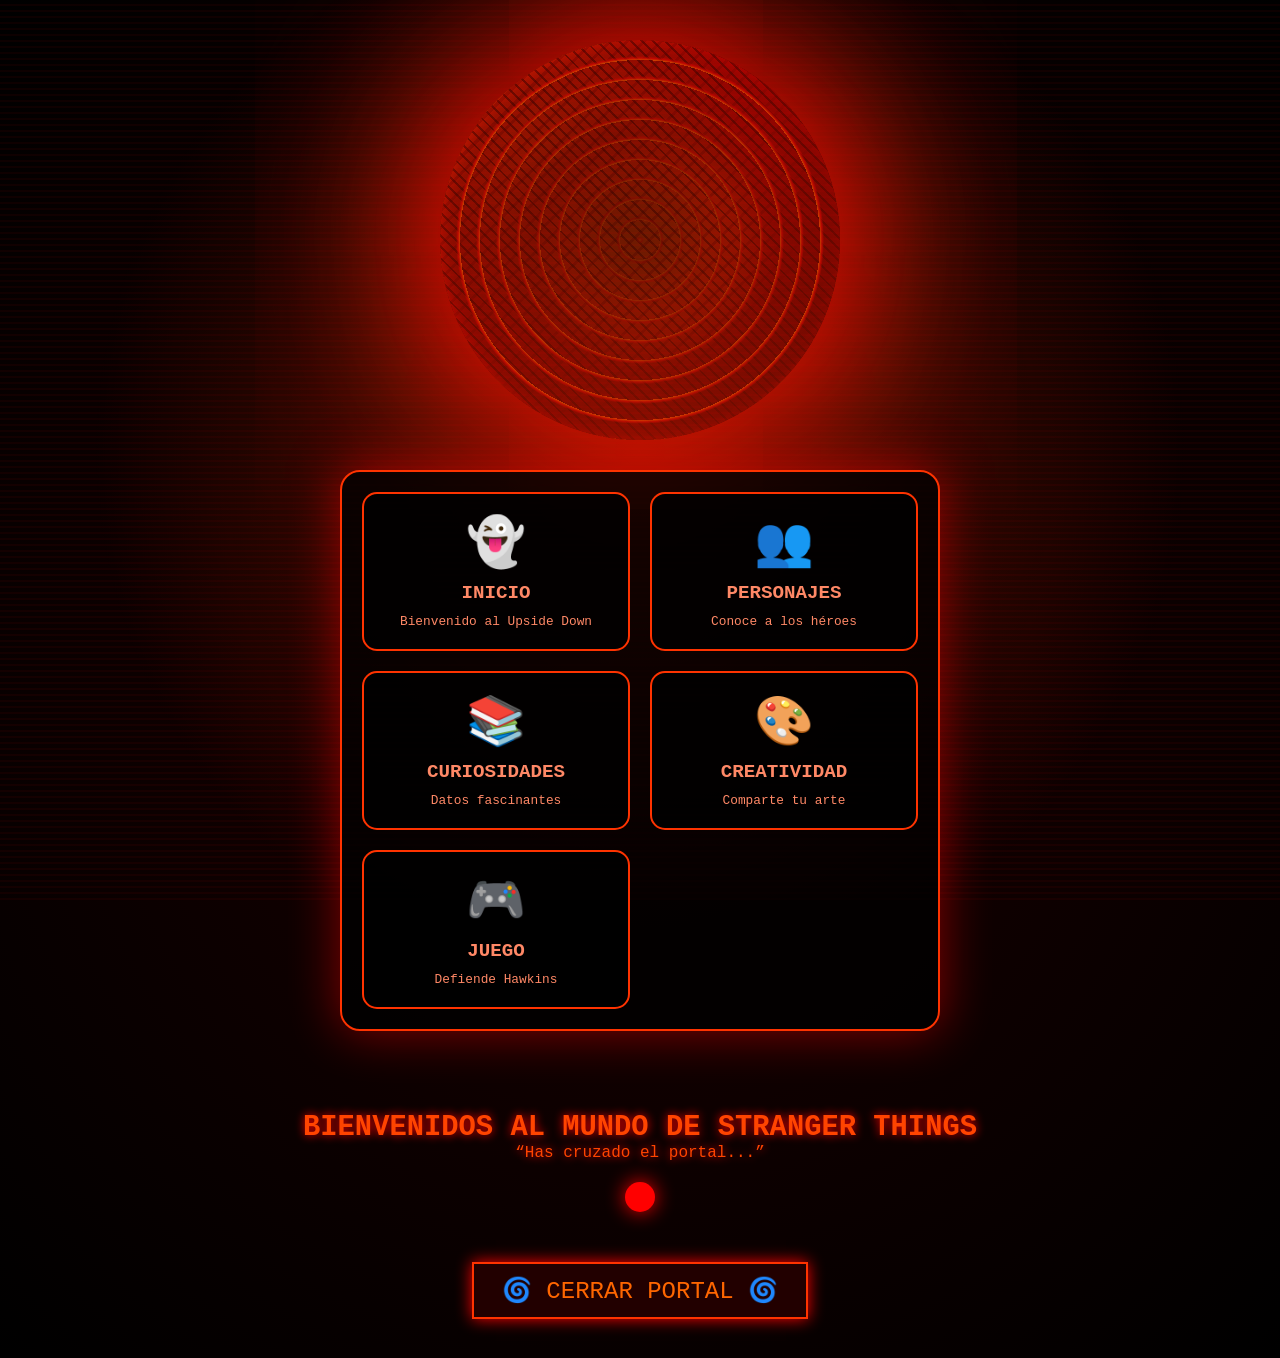
==== portal-abierto.html @ 7132b2eb "Update portal-abierto.html" ====
<!DOCTYPE html>
<html lang="es">
<head>
    <meta charset="UTF-8">
    <meta name="viewport" content="width=device-width, initial-scale=1.0, user-scalable=no">
    <title>Stranger Things - El Upside Down</title>
    <link rel="stylesheet" href="styles.css">
</head>
<body>
    <div class="portal-container">
        <div class="madre-portal portal-abierto" id="madrePortal">
            <div class="portal-core"></div>
            <div class="portal-venas"></div>
            <div class="portal-tejido"></div>
            <div class="portal-electricidad"></div>
            <div class="portal-smoke"></div>
        </div>

        <div class="distortion-overlay"></div>
        <div class="flicker-lights"></div>

        <!-- TARJETAS DE APARTADOS (ahora con JUEGO) -->
        <div class="tarjetas-container">
            <div class="tarjeta" data-modal="inicio">
                <div class="tarjeta-icono">👻</div>
                <h3>INICIO</h3>
                <p>Bienvenido al Upside Down</p>
            </div>
            <div class="tarjeta" data-modal="personajes">
                <div class="tarjeta-icono">👥</div>
                <h3>PERSONAJES</h3>
                <p>Conoce a los héroes</p>
            </div>
            <div class="tarjeta" data-modal="curiosidades">
                <div class="tarjeta-icono">📚</div>
                <h3>CURIOSIDADES</h3>
                <p>Datos fascinantes</p>
            </div>
            <div class="tarjeta" data-modal="creatividad">
                <div class="tarjeta-icono">🎨</div>
                <h3>CREATIVIDAD</h3>
                <p>Comparte tu arte</p>
            </div>
            <div class="tarjeta" data-modal="juego">
                <div class="tarjeta-icono">🎮</div>
                <h3>JUEGO</h3>
                <p>Defiende Hawkins</p>
            </div>
        </div>

        <div class="portal-text">
            <h1 class="glitch">BIENVENIDOS AL MUNDO DE STRANGER THINGS</h1>
            <p>“Has cruzado el portal...”</p>
            <div class="heartbeat"></div>
        </div>

        <button class="portal-trigger" id="cerrarPortalBtn">🌀 CERRAR PORTAL 🌀</button>
    </div>

    <!-- MODALES (mismos de siempre + Juego) -->
    <div id="modalInicio" class="modal">
        <div class="modal-contenido">
            <span class="cerrar-modal">&times;</span>
            <h2>👻 INICIO</h2>
            <p>Bienvenido al Upside Down, un mundo oscuro lleno de misterios.</p>
            <p>Hawkins, 1983. Todo comenzó con la desaparición de Will Byers.</p>
        </div>
    </div>

    <div id="modalPersonajes" class="modal">
        <div class="modal-contenido">
            <span class="cerrar-modal">&times;</span>
            <h2>👥 PERSONAJES</h2>
            <ul>
                <li><strong>Eleven</strong> - Poderes telequinéticos</li>
                <li><strong>Mike Wheeler</strong> - El líder</li>
                <li><strong>Dustin Henderson</strong> - El inteligente</li>
                <li><strong>Lucas Sinclair</strong> - El estratega</li>
                <li><strong>Will Byers</strong> - El superviviente</li>
                <li><strong>Max Mayfield</strong> - La patinadora</li>
                <li><strong>Jim Hopper</strong> - El jefe</li>
                <li><strong>Joyce Byers</strong> - La madre</li>
            </ul>
        </div>
    </div>

    <div id="modalCuriosidades" class="modal">
        <div class="modal-contenido modal-con-scroll">
            <span class="cerrar-modal">&times;</span>
            <h2>📚 20 CURIOSIDADES</h2>
            <div class="lista-scroll">
                <ul>
                    <li>1. La serie casi se llamó "Montauk"</li>
                    <li>2. El Demogorgon era un actor con traje de 15kg</li>
                    <li>3. Millie Bobby Brown audicionó con un iPad</li>
                    <li>4. Eleven iba a morir en la temporada 1</li>
                    <li>5. Las bicicletas fueron reconstruidas</li>
                    <li>6. El Demogorgon usa sonidos de Jurassic Park</li>
                    <li>7. Las luces de Joyce eran reales, sin CGI</li>
                    <li>8. La voz de Dustin cambió en el rodaje</li>
                    <li>9. Filmaron fuera de orden cronológico</li>
                    <li>10. Millie dudaba en raparse la cabeza</li>
                    <li>11. Inspirada en Stephen King y Spielberg</li>
                    <li>12. Temporada 3: 64M reproducciones</li>
                    <li>13. El Proyecto MK-Ultra inspiró la trama</li>
                    <li>14. Referencias a Los Cazafantasmas</li>
                    <li>15. Actores improvisaban líneas</li>
                    <li>16. Castle Byers fue construido en un bosque</li>
                    <li>17. Winona Ryder casi se retira</li>
                    <li>18. Stranger Things Day: 6 de noviembre</li>
                    <li>19. Juegan Calabozos y Dragones real</li>
                    <li>20. Hopper fue escrito para David Harbour</li>
                </ul>
            </div>
        </div>
    </div>

    <div id="modalCreatividad" class="modal">
        <div class="modal-contenido modal-dibujo">
            <span class="cerrar-modal">&times;</span>
            <h2>🎨 ESTUDIO DE DIBUJO</h2>
            <div class="dibujo-layout">
                <div class="paleta-vertical">
                    <div class="color-btn" data-color="#ff0000" style="background:#ff0000"></div>
                    <div class="color-btn" data-color="#ff8800" style="background:#ff8800"></div>
                    <div class="color-btn" data-color="#ffee00" style="background:#ffee00"></div>
                    <div class="color-btn" data-color="#00cc44" style="background:#00cc44"></div>
                    <div class="color-btn" data-color="#0088ff" style="background:#0088ff"></div>
                    <div class="color-btn" data-color="#aa22ff" style="background:#aa22ff"></div>
                    <div class="color-btn" data-color="#ff44cc" style="background:#ff44cc"></div>
                    <div class="color-btn" data-color="#000000" style="background:#000000"></div>
                    <div class="color-btn" data-color="#ffffff" style="background:#ffffff"></div>
                </div>
                <canvas id="lienzoDibujo" width="300" height="300" class="lienzo-nuevo"></canvas>
            </div>
            <div class="botones-dibujo-nuevos">
                <button id="limpiarLienzo" class="btn-dibujo-nuevo">🗑️ LIMPIAR</button>
                <button id="descargarDibujo" class="btn-dibujo-nuevo">💾 GUARDAR</button>
            </div>
            <h3>📤 COMPARTE TU CREACIÓN</h3>
            <form id="formCreativo">
                <input type="text" placeholder="Tu nombre" required>
                <input type="email" placeholder="Tu email">
                <textarea placeholder="Describe tu dibujo..." rows="3"></textarea>
                <button type="submit" class="btn-enviar">🌑 ENVIAR</button>
            </form>
            <p id="mensajeForm" style="color:#ff6600;margin-top:10px;"></p>
        </div>
    </div>

    <!-- MODAL DEL JUEGO (NUEVO) -->
    <div id="modalJuego" class="modal">
        <div class="modal-contenido modal-juego">
            <span class="cerrar-modal">&times;</span>
            <h2>🎮 DEFIENDE HAWKINS</h2>
            <p>Mueve el mouse o el dedo para controlar a Dustin. ¡Lanza piedras a los Demogorgons!</p>
            <div id="gameContainer">
                <canvas id="gameCanvas" width="700" height="500"></canvas>
            </div>
            <div class="game-info">
                <p>💀 Puntuación: <span id="score">0</span></p>
                <p>❤️ Vidas: <span id="lives">3</span></p>
                <button id="resetGame" class="btn-dibujo-nuevo">🔄 REINICIAR JUEGO</button>
            </div>
        </div>
    </div>

    <script src="portal-abierto.js"></script>
</body>
</html>
---- styles.css ----
* {
    margin: 0;
    padding: 0;
    box-sizing: border-box;
}

body {
    background: #0a0a0a;
    min-height: 100vh;
    font-family: 'Courier New', monospace;
    overflow-x: hidden;
}

.portal-container {
    position: relative;
    width: 100vw;
    min-height: 100vh;
    display: flex;
    flex-direction: column;
    justify-content: center;
    align-items: center;
    background: radial-gradient(circle at center, #1a0000 0%, #000000 100%);
    padding: 40px 20px;
}

/* PORTAL */
.madre-portal {
    position: relative;
    width: 400px;
    height: 400px;
    border-radius: 50%;
    background: radial-gradient(circle at 30% 30%, #ff3300, #cc0000, #4a0000);
    box-shadow: 0 0 100px rgba(255, 0, 0, 0.8), 0 0 200px rgba(255, 50, 0, 0.6), inset 0 0 50px rgba(0,0,0,0.5);
    animation: palpitar 2s ease-in-out infinite;
    overflow: hidden;
    cursor: pointer;
    transition: all 0.3s;
}

.portal-abierto {
    animation: palpitar 0.8s ease-in-out infinite;
    box-shadow: 0 0 150px rgba(255, 0, 0, 1), 0 0 250px rgba(255, 50, 0, 0.8);
}

.portal-core {
    position: absolute;
    top: 20%;
    left: 20%;
    width: 60%;
    height: 60%;
    border-radius: 50%;
    background: radial-gradient(circle, #ff6600, #ff2200, #660000);
    filter: blur(15px);
    animation: girarNucleo 8s linear infinite;
}

.portal-venas {
    position: absolute;
    top: 0;
    left: 0;
    width: 100%;
    height: 100%;
    background-image: repeating-linear-gradient(45deg, rgba(80, 0, 0, 0.6) 0px, rgba(80, 0, 0, 0.6) 2px, transparent 2px, transparent 8px), repeating-linear-gradient(135deg, rgba(150, 0, 0, 0.4) 0px, rgba(150, 0, 0, 0.4) 3px, transparent 3px, transparent 12px);
    border-radius: 50%;
    animation: latirVenas 1.5s ease-in-out infinite;
}

.portal-tejido {
    position: absolute;
    width: 100%;
    height: 100%;
    border-radius: 50%;
    background: radial-gradient(circle at 70% 40%, rgba(200, 30, 0, 0.3), rgba(80, 0, 0, 0.7));
    filter: blur(8px);
    mix-blend-mode: multiply;
}

.portal-electricidad {
    position: absolute;
    width: 100%;
    height: 100%;
    border-radius: 50%;
    background: repeating-radial-gradient(circle at 50% 50%, rgba(255, 100, 0, 0.8) 0px, rgba(255, 0, 0, 0.6) 2px, transparent 4px, transparent 20px);
    animation: chispas 0.3s infinite;
}

.portal-smoke {
    position: absolute;
    width: 120%;
    height: 120%;
    top: -10%;
    left: -10%;
    border-radius: 50%;
    background: radial-gradient(circle, rgba(0,0,0,0.7) 0%, transparent 70%);
    filter: blur(20px);
    animation: flotarHumo 4s ease-in-out infinite;
}

/* Distorsión */
.distortion-overlay {
    position: fixed;
    top: 0;
    left: 0;
    width: 100%;
    height: 100%;
    background: repeating-linear-gradient(0deg, rgba(255,0,0,0.05) 0px, rgba(255,0,0,0.05) 2px, transparent 2px, transparent 6px);
    pointer-events: none;
    z-index: 10;
}

.flicker-lights {
    position: fixed;
    top: 0;
    left: 0;
    width: 100%;
    height: 100%;
    background: radial-gradient(circle at var(--x, 50%) var(--y, 50%), rgba(255, 50, 0, 0.3) 0%, transparent 70%);
    pointer-events: none;
    z-index: 5;
    animation: flicker 0.15s infinite;
}

/* Texto */
.portal-text {
    text-align: center;
    margin-top: 50px;
    color: #ff4400;
    text-shadow: 0 0 10px red;
    z-index: 20;
}

.glitch {
    font-size: 1.8rem;
    font-weight: bold;
    animation: glitch 1s infinite;
    text-align: center;
    padding: 0 20px;
}

.heartbeat {
    width: 30px;
    height: 30px;
    background: red;
    margin: 20px auto;
    border-radius: 50%;
    animation: latido 1s infinite;
    box-shadow: 0 0 20px red;
}

/* Botón */
.portal-trigger {
    background: #220000;
    border: 2px solid #ff3300;
    color: #ff6600;
    font-family: monospace;
    font-size: 1.5rem;
    padding: 12px 28px;
    margin-top: 30px;
    cursor: pointer;
    transition: 0.2s;
    box-shadow: 0 0 15px red;
}

.portal-trigger:hover {
    background: #ff3300;
    color: black;
    box-shadow: 0 0 30px #ff6600;
    transform: scale(1.05);
}

/* TARJETAS */
.tarjetas-container {
    display: grid;
    grid-template-columns: repeat(2, 1fr);
    gap: 20px;
    z-index: 20;
    width: 80%;
    max-width: 600px;
    margin: 30px auto;
    padding: 20px;
    background: rgba(0, 0, 0, 0.8);
    border: 2px solid #ff3300;
    border-radius: 20px;
    box-shadow: 0 0 50px rgba(255, 0, 0, 0.5);
}

.tarjeta {
    background: rgba(0, 0, 0, 0.8);
    border: 2px solid #ff3300;
    border-radius: 15px;
    padding: 20px;
    text-align: center;
    cursor: pointer;
    transition: all 0.3s ease;
    color: #ff8866;
}

.tarjeta:hover {
    background: #ff3300;
    color: black;
    transform: translateY(-10px) scale(1.05);
    box-shadow: 0 0 30px #ff3300;
}

.tarjeta-icono {
    font-size: 3rem;
    margin-bottom: 10px;
}

.tarjeta h3 {
    font-size: 1.2rem;
    margin: 10px 0;
}

.tarjeta p {
    font-size: 0.8rem;
    margin: 0;
}

/* MODALES */
.modal {
    display: none;
    position: fixed;
    z-index: 1000;
    left: 0;
    top: 0;
    width: 100%;
    height: 100%;
    background-color: rgba(0, 0, 0, 0.95);
    animation: fadeInModal 0.3s;
}

@keyframes fadeInModal {
    from { opacity: 0; }
    to { opacity: 1; }
}

.modal-contenido {
    background: #0a0000;
    margin: 10% auto;
    padding: 30px;
    border: 3px solid #ff3300;
    border-radius: 20px;
    width: 80%;
    max-width: 500px;
    color: #ff8866;
    position: relative;
    animation: slideInModal 0.3s;
    font-family: 'Courier New', monospace;
}

@keyframes slideInModal {
    from { transform: translateY(-50px); opacity: 0; }
    to { transform: translateY(0); opacity: 1; }
}

.cerrar-modal {
    position: absolute;
    right: 20px;
    top: 15px;
    font-size: 2rem;
    cursor: pointer;
    color: #ff3300;
    transition: 0.2s;
}

.cerrar-modal:hover {
    color: white;
    transform: scale(1.2);
}

.modal-contenido h2 {
    color: #ff4400;
    margin-bottom: 20px;
    text-align: center;
}

.modal-contenido ul {
    list-style: none;
    padding-left: 0;
}

.modal-contenido li {
    padding: 8px 0;
    border-bottom: 1px solid #ff3300;
}

.modal-contenido input, .modal-contenido textarea {
    width: 100%;
    padding: 10px;
    margin: 10px 0;
    background: #1a0000;
    border: 1px solid #ff3300;
    color: #ff8866;
    font-family: monospace;
    border-radius: 5px;
}

.modal-contenido input:focus, .modal-contenido textarea:focus {
    outline: none;
    border-color: #ff6600;
    box-shadow: 0 0 10px #ff3300;
}

.modal-contenido button[type="submit"] {
    background: #ff3300;
    color: black;
    border: none;
    padding: 12px;
    cursor: pointer;
    font-weight: bold;
    width: 100%;
    font-size: 1rem;
    font-family: monospace;
    transition: 0.2s;
}

.modal-contenido button[type="submit"]:hover {
    background: #ff6600;
    transform: scale(1.02);
}

/* ANIMACIONES */
@keyframes palpitar {
    0%, 100% { transform: scale(1); opacity: 0.9; }
    50% { transform: scale(1.05); opacity: 1; }
}

@keyframes girarNucleo {
    0% { transform: rotate(0deg) scale(1); }
    50% { transform: rotate(180deg) scale(1.2); filter: blur(20px);}
    100% { transform: rotate(360deg) scale(1); }
}

@keyframes latirVenas {
    0%, 100% { opacity: 0.6; }
    50% { opacity: 1; }
}

@keyframes chispas {
    0%, 100% { opacity: 0.8; }
    50% { opacity: 1; }
}

@keyframes flotarHumo {
    0% { transform: scale(1) translate(0,0); opacity: 0.6; }
    50% { transform: scale(1.2) translate(10px,-10px); opacity: 0.9; }
    100% { transform: scale(1) translate(0,0); opacity: 0.6; }
}

@keyframes glitch {
    0%, 100% { text-shadow: -2px 0 red, 2px 0 blue; }
    50% { text-shadow: 2px 0 red, -2px 0 blue; }
}

@keyframes latido {
    0%, 100% { transform: scale(1); opacity: 0.7; }
    50% { transform: scale(1.3); opacity: 1; background: #ff6600; }
}

@keyframes flicker {
    0%, 100% { opacity: 0.3; }
    50% { opacity: 0.8; }
}

/* Responsive */
@media (max-width: 600px) {
    .madre-portal {
        width: 250px;
        height: 250px;
    }
    .glitch {
        font-size: 1rem;
    }
    .portal-trigger {
        font-size: 1rem;
        padding: 8px 20px;
    }
    .tarjetas-container {
        grid-template-columns: 1fr;
        width: 90%;
        gap: 15px;
    }
    .tarjeta {
        padding: 15px;
    }
    .tarjeta-icono {
        font-size: 2rem;
    }
    .modal-contenido {
        margin: 20% auto;
        width: 90%;
        padding: 20px;
    }
}
/* Scroll personalizado para las curiosidades */
.modal-con-scroll {
    max-height: 80vh;
    display: flex;
    flex-direction: column;
}

.modal-con-scroll .lista-scroll {
    max-height: 400px;
    overflow-y: auto;
    padding-right: 10px;
    margin-top: 10px;
}

/* Estilo de la barra de scroll */
.lista-scroll::-webkit-scrollbar {
    width: 8px;
}

.lista-scroll::-webkit-scrollbar-track {
    background: #1a0000;
    border-radius: 10px;
}

.lista-scroll::-webkit-scrollbar-thumb {
    background: #ff3300;
    border-radius: 10px;
}

.lista-scroll::-webkit-scrollbar-thumb:hover {
    background: #ff6600;
}

/* Para Firefox */
.lista-scroll {
    scrollbar-width: thin;
    scrollbar-color: #ff3300 #1a0000;
}

.lista-scroll ul {
    list-style: none;
    padding-left: 0;
    margin: 0;
}

.lista-scroll li {
    padding: 8px 0;
    border-bottom: 1px solid #ff3300;
    font-size: 0.9rem;
}
/* Mejora para los botones de color */
.color-btn {
    width: 45px;
    height: 45px;
    border-radius: 50%;
    cursor: pointer;
    transition: all 0.2s;
    box-shadow: 0 0 5px rgba(0,0,0,0.5);
}

.color-btn:hover {
    transform: scale(1.2);
    box-shadow: 0 0 15px currentColor;
}

.color-btn.activo {
    transform: scale(1.2);
    border: 3px solid white !important;
    box-shadow: 0 0 20px currentColor;
}
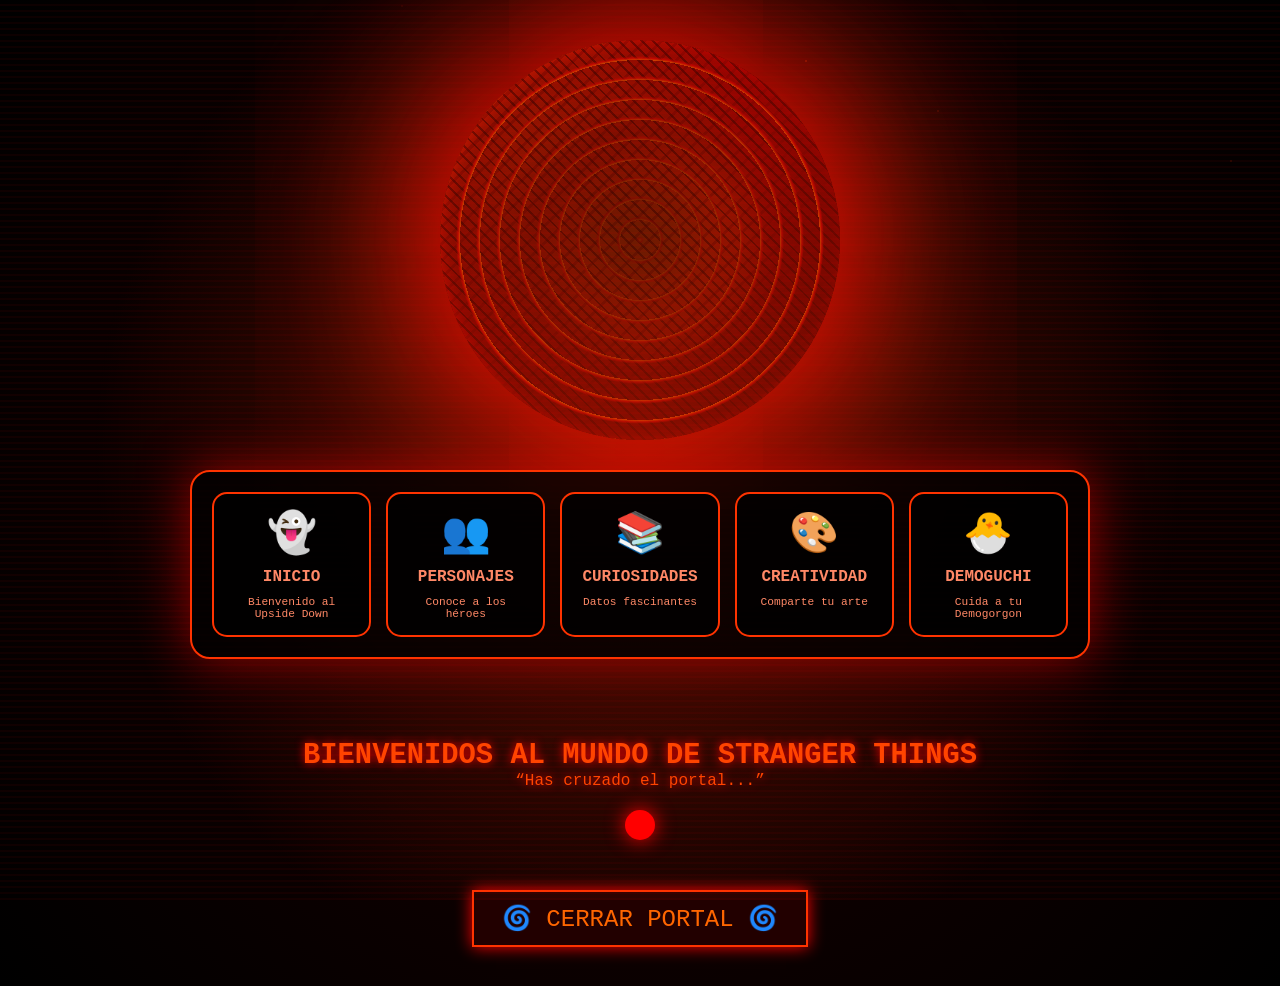
==== commit 47349776: "Update portal-abierto.html" ====
--- a/portal-abierto.html
+++ b/portal-abierto.html
@@ -19,7 +19,7 @@
         <div class="distortion-overlay"></div>
         <div class="flicker-lights"></div>
 
-        <!-- TARJETAS DE APARTADOS (ahora con JUEGO) -->
+        <!-- TARJETAS DE APARTADOS (con DEMOGUCHI) -->
         <div class="tarjetas-container">
             <div class="tarjeta" data-modal="inicio">
                 <div class="tarjeta-icono">👻</div>
@@ -41,10 +41,10 @@
                 <h3>CREATIVIDAD</h3>
                 <p>Comparte tu arte</p>
             </div>
-            <div class="tarjeta" data-modal="juego">
-                <div class="tarjeta-icono">🎮</div>
-                <h3>JUEGO</h3>
-                <p>Defiende Hawkins</p>
+            <div class="tarjeta" data-modal="demoguchi">
+                <div class="tarjeta-icono">🐣</div>
+                <h3>DEMOGUCHI</h3>
+                <p>Cuida a tu Demogorgon</p>
             </div>
         </div>
 
@@ -57,7 +57,7 @@
         <button class="portal-trigger" id="cerrarPortalBtn">🌀 CERRAR PORTAL 🌀</button>
     </div>
 
-    <!-- MODALES (mismos de siempre + Juego) -->
+    <!-- MODALES -->
     <div id="modalInicio" class="modal">
         <div class="modal-contenido">
             <span class="cerrar-modal">&times;</span>
@@ -148,19 +148,73 @@
         </div>
     </div>
 
-    <!-- MODAL DEL JUEGO (NUEVO) -->
-    <div id="modalJuego" class="modal">
-        <div class="modal-contenido modal-juego">
-            <span class="cerrar-modal">&times;</span>
-            <h2>🎮 DEFIENDE HAWKINS</h2>
-            <p>Mueve el mouse o el dedo para controlar a Dustin. ¡Lanza piedras a los Demogorgons!</p>
-            <div id="gameContainer">
-                <canvas id="gameCanvas" width="700" height="500"></canvas>
-            </div>
-            <div class="game-info">
-                <p>💀 Puntuación: <span id="score">0</span></p>
-                <p>❤️ Vidas: <span id="lives">3</span></p>
-                <button id="resetGame" class="btn-dibujo-nuevo">🔄 REINICIAR JUEGO</button>
+    <!-- MODAL DEMOGUCHI (TAMAGOTCHI) -->
+    <div id="modalDemoguchi" class="modal">
+        <div class="modal-contenido modal-demoguchi">
+            <span class="cerrar-modal">&times;</span>
+            <h2>🐣 DEMOGUCHI</h2>
+            <p>¡Dustin encontró un huevo del Upside Down! Ayuda a alimentar al pequeño Demogorgon.</p>
+            
+            <div class="demoguchi-container">
+                <div class="demoguchi-mascota" id="demoguchiMascota">
+                    <div class="demoguchi-cara" id="demoguchiCara">😈</div>
+                    <div class="demoguchi-nombre">DEMOGUCHI</div>
+                </div>
+                
+                <div class="demoguchi-estadisticas">
+                    <div class="estadistica">
+                        <span class="estadistica-icono">🍖</span>
+                        <span class="estadistica-label">Hambre:</span>
+                        <div class="barra-container">
+                            <div class="barra" id="barraHambre" style="width: 100%"></div>
+                        </div>
+                        <span id="hambreValor" class="estadistica-valor">100%</span>
+                    </div>
+                    <div class="estadistica">
+                        <span class="estadistica-icono">😊</span>
+                        <span class="estadistica-label">Felicidad:</span>
+                        <div class="barra-container">
+                            <div class="barra barra-felicidad" id="barraFelicidad" style="width: 100%"></div>
+                        </div>
+                        <span id="felicidadValor" class="estadistica-valor">100%</span>
+                    </div>
+                    <div class="estadistica">
+                        <span class="estadistica-icono">💪</span>
+                        <span class="estadistica-label">Energía:</span>
+                        <div class="barra-container">
+                            <div class="barra barra-energia" id="barraEnergia" style="width: 100%"></div>
+                        </div>
+                        <span id="energiaValor" class="estadistica-valor">100%</span>
+                    </div>
+                </div>
+                
+                <div class="demoguchi-comida">
+                    <h3>🍕 DALE DE COMER</h3>
+                    <div class="comida-botones">
+                        <button class="comida-btn" data-comida="pizza">
+                            <span class="comida-icono">🍕</span> Pizza
+                        </button>
+                        <button class="comida-btn" data-comida="huevo">
+                            <span class="comida-icono">🥚</span> Huevo
+                        </button>
+                        <button class="comida-btn" data-comida="carne">
+                            <span class="comida-icono">🍖</span> Carne
+                        </button>
+                        <button class="comida-btn" data-comida="postre">
+                            <span class="comida-icono">🍦</span> Postre
+                        </button>
+                    </div>
+                </div>
+                
+                <div class="demoguchi-acciones">
+                    <button id="jugarBtn" class="accion-btn">🎾 JUGAR</button>
+                    <button id="dormirBtn" class="accion-btn">😴 DORMIR</button>
+                    <button id="resetDemoguchiBtn" class="accion-btn reset">🔄 RESETEAR</button>
+                </div>
+                
+                <div class="demoguchi-mensajes" id="demoguchiMensajes">
+                    <p>🐣 ¡Hola! Soy Demoguchi, cuídame...</p>
+                </div>
             </div>
         </div>
     </div>
--- a/styles.css
+++ b/styles.css
@@ -23,14 +23,13 @@
     padding: 40px 20px;
 }
 
-/* PORTAL */
 .madre-portal {
     position: relative;
     width: 400px;
     height: 400px;
     border-radius: 50%;
     background: radial-gradient(circle at 30% 30%, #ff3300, #cc0000, #4a0000);
-    box-shadow: 0 0 100px rgba(255, 0, 0, 0.8), 0 0 200px rgba(255, 50, 0, 0.6), inset 0 0 50px rgba(0,0,0,0.5);
+    box-shadow: 0 0 100px rgba(255,0,0,0.8), 0 0 200px rgba(255,50,0,0.6), inset 0 0 50px rgba(0,0,0,0.5);
     animation: palpitar 2s ease-in-out infinite;
     overflow: hidden;
     cursor: pointer;
@@ -39,7 +38,7 @@
 
 .portal-abierto {
     animation: palpitar 0.8s ease-in-out infinite;
-    box-shadow: 0 0 150px rgba(255, 0, 0, 1), 0 0 250px rgba(255, 50, 0, 0.8);
+    box-shadow: 0 0 150px rgba(255,0,0,1), 0 0 250px rgba(255,50,0,0.8);
 }
 
 .portal-core {
@@ -60,7 +59,7 @@
     left: 0;
     width: 100%;
     height: 100%;
-    background-image: repeating-linear-gradient(45deg, rgba(80, 0, 0, 0.6) 0px, rgba(80, 0, 0, 0.6) 2px, transparent 2px, transparent 8px), repeating-linear-gradient(135deg, rgba(150, 0, 0, 0.4) 0px, rgba(150, 0, 0, 0.4) 3px, transparent 3px, transparent 12px);
+    background-image: repeating-linear-gradient(45deg, rgba(80,0,0,0.6) 0px, rgba(80,0,0,0.6) 2px, transparent 2px, transparent 8px), repeating-linear-gradient(135deg, rgba(150,0,0,0.4) 0px, rgba(150,0,0,0.4) 3px, transparent 3px, transparent 12px);
     border-radius: 50%;
     animation: latirVenas 1.5s ease-in-out infinite;
 }
@@ -70,7 +69,7 @@
     width: 100%;
     height: 100%;
     border-radius: 50%;
-    background: radial-gradient(circle at 70% 40%, rgba(200, 30, 0, 0.3), rgba(80, 0, 0, 0.7));
+    background: radial-gradient(circle at 70% 40%, rgba(200,30,0,0.3), rgba(80,0,0,0.7));
     filter: blur(8px);
     mix-blend-mode: multiply;
 }
@@ -80,7 +79,7 @@
     width: 100%;
     height: 100%;
     border-radius: 50%;
-    background: repeating-radial-gradient(circle at 50% 50%, rgba(255, 100, 0, 0.8) 0px, rgba(255, 0, 0, 0.6) 2px, transparent 4px, transparent 20px);
+    background: repeating-radial-gradient(circle at 50% 50%, rgba(255,100,0,0.8) 0px, rgba(255,0,0,0.6) 2px, transparent 4px, transparent 20px);
     animation: chispas 0.3s infinite;
 }
 
@@ -96,7 +95,6 @@
     animation: flotarHumo 4s ease-in-out infinite;
 }
 
-/* Distorsión */
 .distortion-overlay {
     position: fixed;
     top: 0;
@@ -114,13 +112,12 @@
     left: 0;
     width: 100%;
     height: 100%;
-    background: radial-gradient(circle at var(--x, 50%) var(--y, 50%), rgba(255, 50, 0, 0.3) 0%, transparent 70%);
+    background: radial-gradient(circle at var(--x, 50%) var(--y, 50%), rgba(255,50,0,0.3) 0%, transparent 70%);
     pointer-events: none;
     z-index: 5;
     animation: flicker 0.15s infinite;
 }
 
-/* Texto */
 .portal-text {
     text-align: center;
     margin-top: 50px;
@@ -147,7 +144,6 @@
     box-shadow: 0 0 20px red;
 }
 
-/* Botón */
 .portal-trigger {
     background: #220000;
     border: 2px solid #ff3300;
@@ -168,27 +164,26 @@
     transform: scale(1.05);
 }
 
-/* TARJETAS */
 .tarjetas-container {
     display: grid;
-    grid-template-columns: repeat(2, 1fr);
-    gap: 20px;
+    grid-template-columns: repeat(5, 1fr);
+    gap: 15px;
     z-index: 20;
-    width: 80%;
-    max-width: 600px;
+    width: 90%;
+    max-width: 900px;
     margin: 30px auto;
     padding: 20px;
-    background: rgba(0, 0, 0, 0.8);
+    background: rgba(0,0,0,0.8);
     border: 2px solid #ff3300;
     border-radius: 20px;
-    box-shadow: 0 0 50px rgba(255, 0, 0, 0.5);
+    box-shadow: 0 0 50px rgba(255,0,0,0.5);
 }
 
 .tarjeta {
-    background: rgba(0, 0, 0, 0.8);
+    background: rgba(0,0,0,0.8);
     border: 2px solid #ff3300;
     border-radius: 15px;
-    padding: 20px;
+    padding: 15px;
     text-align: center;
     cursor: pointer;
     transition: all 0.3s ease;
@@ -203,21 +198,20 @@
 }
 
 .tarjeta-icono {
-    font-size: 3rem;
+    font-size: 2.5rem;
     margin-bottom: 10px;
 }
 
 .tarjeta h3 {
-    font-size: 1.2rem;
+    font-size: 1rem;
     margin: 10px 0;
 }
 
 .tarjeta p {
-    font-size: 0.8rem;
+    font-size: 0.7rem;
     margin: 0;
 }
 
-/* MODALES */
 .modal {
     display: none;
     position: fixed;
@@ -226,7 +220,7 @@
     top: 0;
     width: 100%;
     height: 100%;
-    background-color: rgba(0, 0, 0, 0.95);
+    background-color: rgba(0,0,0,0.95);
     animation: fadeInModal 0.3s;
 }
 
@@ -237,7 +231,7 @@
 
 .modal-contenido {
     background: #0a0000;
-    margin: 10% auto;
+    margin: 5% auto;
     padding: 30px;
     border: 3px solid #ff3300;
     border-radius: 20px;
@@ -296,15 +290,129 @@
     border-radius: 5px;
 }
 
-.modal-contenido input:focus, .modal-contenido textarea:focus {
-    outline: none;
-    border-color: #ff6600;
-    box-shadow: 0 0 10px #ff3300;
-}
-
-.modal-contenido button[type="submit"] {
+.modal-con-scroll {
+    max-height: 80vh;
+    display: flex;
+    flex-direction: column;
+}
+
+.lista-scroll {
+    max-height: 400px;
+    overflow-y: auto;
+    padding-right: 10px;
+    margin-top: 10px;
+}
+
+.lista-scroll::-webkit-scrollbar {
+    width: 8px;
+}
+
+.lista-scroll::-webkit-scrollbar-track {
+    background: #1a0000;
+    border-radius: 10px;
+}
+
+.lista-scroll::-webkit-scrollbar-thumb {
     background: #ff3300;
-    color: black;
+    border-radius: 10px;
+}
+
+.lista-scroll ul {
+    list-style: none;
+    padding-left: 0;
+    margin: 0;
+}
+
+.lista-scroll li {
+    padding: 8px 0;
+    border-bottom: 1px solid #ff3300;
+    font-size: 0.9rem;
+}
+
+.modal-dibujo {
+    max-width: 700px;
+    text-align: center;
+}
+
+.dibujo-layout {
+    display: flex;
+    justify-content: center;
+    align-items: center;
+    gap: 30px;
+    margin: 20px 0;
+    flex-wrap: wrap;
+}
+
+.paleta-vertical {
+    display: flex;
+    flex-direction: column;
+    gap: 12px;
+    background: rgba(0,0,0,0.5);
+    padding: 15px 10px;
+    border-radius: 30px;
+    border: 1px solid #ff3300;
+}
+
+.color-btn {
+    width: 45px;
+    height: 45px;
+    border-radius: 50%;
+    cursor: pointer;
+    transition: all 0.2s;
+    box-shadow: 0 0 5px rgba(0,0,0,0.5);
+    border: 2px solid #ff3300;
+}
+
+.color-btn:hover {
+    transform: scale(1.15);
+    box-shadow: 0 0 15px currentColor;
+}
+
+.color-btn.activo {
+    transform: scale(1.15);
+    border: 3px solid white;
+    box-shadow: 0 0 20px currentColor;
+}
+
+.lienzo-nuevo {
+    background: #ffffff;
+    border: 3px solid #ff3300;
+    border-radius: 15px;
+    cursor: crosshair;
+    box-shadow: 0 0 25px rgba(255,0,0,0.4);
+}
+
+.botones-dibujo-nuevos {
+    display: flex;
+    gap: 20px;
+    justify-content: center;
+    margin: 20px 0 10px;
+}
+
+.btn-dibujo-nuevo {
+    background: linear-gradient(135deg, #2a0000, #1a0000);
+    border: 2px solid #ff3300;
+    color: #ff6600;
+    font-family: monospace;
+    font-size: 1rem;
+    font-weight: bold;
+    padding: 10px 25px;
+    cursor: pointer;
+    transition: all 0.3s;
+    border-radius: 50px;
+    box-shadow: 0 0 10px rgba(255,51,0,0.3);
+}
+
+.btn-dibujo-nuevo:hover {
+    background: linear-gradient(135deg, #ff3300, #cc0000);
+    color: white;
+    transform: translateY(-3px);
+    box-shadow: 0 0 25px #ff3300;
+}
+
+.btn-enviar {
+    background: linear-gradient(135deg, #ff3300, #cc0000);
+    color: white;
     border: none;
     padding: 12px;
     cursor: pointer;
@@ -312,17 +420,55 @@
     width: 100%;
     font-size: 1rem;
     font-family: monospace;
-    transition: 0.2s;
-}
-
-.modal-contenido button[type="submit"]:hover {
-    background: #ff6600;
-    transform: scale(1.02);
-}
-
-/* ANIMACIONES */
+    transition: 0.3s;
+    border-radius: 50px;
+    margin-top: 10px;
+}
+
+.btn-enviar:hover {
+    transform: translateY(-2px);
+    box-shadow: 0 0 20px #ff3300;
+}
+
+.modal-juego {
+    max-width: 800px;
+    text-align: center;
+}
+
+#gameContainer {
+    display: flex;
+    justify-content: center;
+    margin: 20px 0;
+}
+
+#gameCanvas {
+    background: #0a0a0a;
+    border: 3px solid #ff3300;
+    border-radius: 10px;
+    cursor: none;
+    box-shadow: 0 0 30px rgba(255,0,0,0.5);
+}
+
+.game-info {
+    display: flex;
+    justify-content: center;
+    gap: 40px;
+    margin-top: 15px;
+    font-size: 1.2rem;
+    font-weight: bold;
+}
+
+.game-info p {
+    color: #ff6600;
+}
+
+#resetGame {
+    margin-top: 15px;
+    padding: 8px 20px;
+}
+
 @keyframes palpitar {
-    0%, 100% { transform: scale(1); opacity: 0.9; }
+    0%,100% { transform: scale(1); opacity: 0.9; }
     50% { transform: scale(1.05); opacity: 1; }
 }
 
@@ -333,12 +479,12 @@
 }
 
 @keyframes latirVenas {
-    0%, 100% { opacity: 0.6; }
+    0%,100% { opacity: 0.6; }
     50% { opacity: 1; }
 }
 
 @keyframes chispas {
-    0%, 100% { opacity: 0.8; }
+    0%,100% { opacity: 0.8; }
     50% { opacity: 1; }
 }
 
@@ -349,21 +495,33 @@
 }
 
 @keyframes glitch {
-    0%, 100% { text-shadow: -2px 0 red, 2px 0 blue; }
+    0%,100% { text-shadow: -2px 0 red, 2px 0 blue; }
     50% { text-shadow: 2px 0 red, -2px 0 blue; }
 }
 
 @keyframes latido {
-    0%, 100% { transform: scale(1); opacity: 0.7; }
+    0%,100% { transform: scale(1); opacity: 0.7; }
     50% { transform: scale(1.3); opacity: 1; background: #ff6600; }
 }
 
 @keyframes flicker {
-    0%, 100% { opacity: 0.3; }
+    0%,100% { opacity: 0.3; }
     50% { opacity: 0.8; }
 }
 
-/* Responsive */
+@media (max-width: 800px) {
+    .tarjetas-container {
+        grid-template-columns: repeat(2, 1fr);
+    }
+    #gameCanvas {
+        width: 100%;
+        height: auto;
+    }
+    .modal-juego {
+        width: 95%;
+    }
+}
+
 @media (max-width: 600px) {
     .madre-portal {
         width: 250px;
@@ -376,90 +534,12 @@
         font-size: 1rem;
         padding: 8px 20px;
     }
-    .tarjetas-container {
-        grid-template-columns: 1fr;
-        width: 90%;
-        gap: 15px;
-    }
-    .tarjeta {
-        padding: 15px;
-    }
-    .tarjeta-icono {
-        font-size: 2rem;
-    }
-    .modal-contenido {
-        margin: 20% auto;
-        width: 90%;
-        padding: 20px;
-    }
-}
-/* Scroll personalizado para las curiosidades */
-.modal-con-scroll {
-    max-height: 80vh;
-    display: flex;
-    flex-direction: column;
-}
-
-.modal-con-scroll .lista-scroll {
-    max-height: 400px;
-    overflow-y: auto;
-    padding-right: 10px;
-    margin-top: 10px;
-}
-
-/* Estilo de la barra de scroll */
-.lista-scroll::-webkit-scrollbar {
-    width: 8px;
-}
-
-.lista-scroll::-webkit-scrollbar-track {
-    background: #1a0000;
-    border-radius: 10px;
-}
-
-.lista-scroll::-webkit-scrollbar-thumb {
-    background: #ff3300;
-    border-radius: 10px;
-}
-
-.lista-scroll::-webkit-scrollbar-thumb:hover {
-    background: #ff6600;
-}
-
-/* Para Firefox */
-.lista-scroll {
-    scrollbar-width: thin;
-    scrollbar-color: #ff3300 #1a0000;
-}
-
-.lista-scroll ul {
-    list-style: none;
-    padding-left: 0;
-    margin: 0;
-}
-
-.lista-scroll li {
-    padding: 8px 0;
-    border-bottom: 1px solid #ff3300;
-    font-size: 0.9rem;
-}
-/* Mejora para los botones de color */
-.color-btn {
-    width: 45px;
-    height: 45px;
-    border-radius: 50%;
-    cursor: pointer;
-    transition: all 0.2s;
-    box-shadow: 0 0 5px rgba(0,0,0,0.5);
-}
-
-.color-btn:hover {
-    transform: scale(1.2);
-    box-shadow: 0 0 15px currentColor;
-}
-
-.color-btn.activo {
-    transform: scale(1.2);
-    border: 3px solid white !important;
-    box-shadow: 0 0 20px currentColor;
-}
+    .color-btn {
+        width: 35px;
+        height: 35px;
+    }
+    .lienzo-nuevo {
+        width: 200px;
+        height: 200px;
+    }
+}
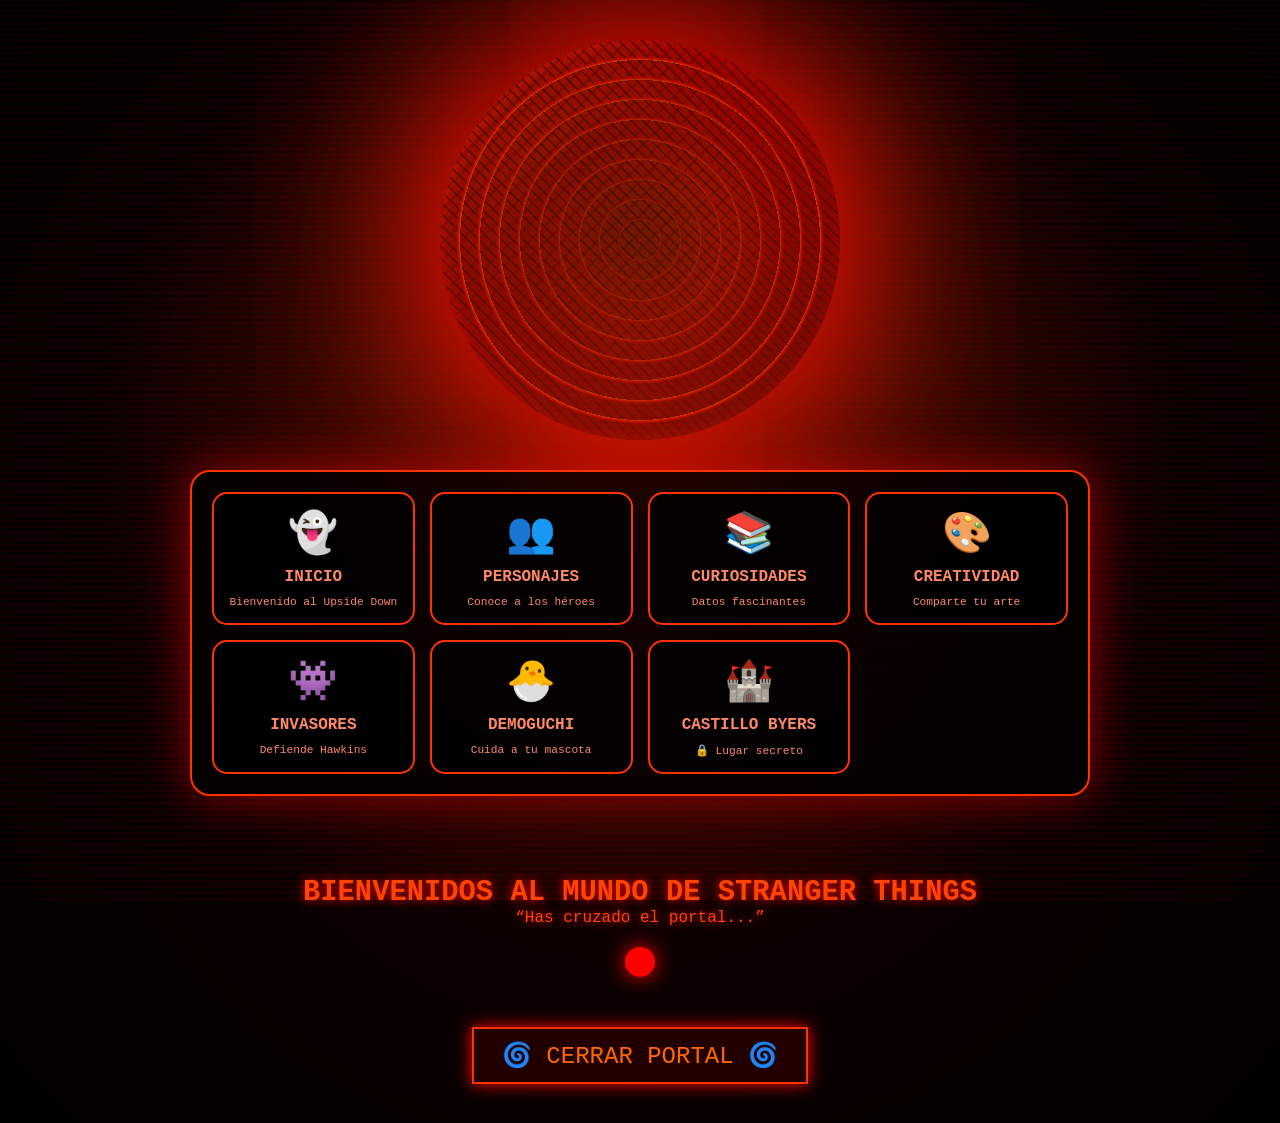
==== commit f691531a: "Add files via upload" ====
--- a/portal-abierto.html
+++ b/portal-abierto.html
@@ -19,32 +19,41 @@
         <div class="distortion-overlay"></div>
         <div class="flicker-lights"></div>
 
-        <!-- TARJETAS DE APARTADOS (con DEMOGUCHI) -->
         <div class="tarjetas-container">
-            <div class="tarjeta" data-modal="inicio">
+            <div class="tarjeta" onclick="abrirModal('inicio')">
                 <div class="tarjeta-icono">👻</div>
                 <h3>INICIO</h3>
                 <p>Bienvenido al Upside Down</p>
             </div>
-            <div class="tarjeta" data-modal="personajes">
+            <div class="tarjeta" onclick="abrirModal('personajes')">
                 <div class="tarjeta-icono">👥</div>
                 <h3>PERSONAJES</h3>
                 <p>Conoce a los héroes</p>
             </div>
-            <div class="tarjeta" data-modal="curiosidades">
+            <div class="tarjeta" onclick="abrirModal('curiosidades')">
                 <div class="tarjeta-icono">📚</div>
                 <h3>CURIOSIDADES</h3>
                 <p>Datos fascinantes</p>
             </div>
-            <div class="tarjeta" data-modal="creatividad">
+            <div class="tarjeta" onclick="abrirModal('creatividad')">
                 <div class="tarjeta-icono">🎨</div>
                 <h3>CREATIVIDAD</h3>
                 <p>Comparte tu arte</p>
             </div>
-            <div class="tarjeta" data-modal="demoguchi">
+            <div class="tarjeta" onclick="abrirModal('invasores')">
+                <div class="tarjeta-icono">👾</div>
+                <h3>INVASORES</h3>
+                <p>Defiende Hawkins</p>
+            </div>
+            <div class="tarjeta" onclick="abrirModal('demoguchi')">
                 <div class="tarjeta-icono">🐣</div>
                 <h3>DEMOGUCHI</h3>
-                <p>Cuida a tu Demogorgon</p>
+                <p>Cuida a tu mascota</p>
+            </div>
+            <div class="tarjeta" onclick="abrirModal('castillo')">
+                <div class="tarjeta-icono">🏰</div>
+                <h3>CASTILLO BYERS</h3>
+                <p>🔒 Lugar secreto</p>
             </div>
         </div>
 
@@ -57,19 +66,20 @@
         <button class="portal-trigger" id="cerrarPortalBtn">🌀 CERRAR PORTAL 🌀</button>
     </div>
 
-    <!-- MODALES -->
+    <!-- MODAL INICIO -->
     <div id="modalInicio" class="modal">
         <div class="modal-contenido">
-            <span class="cerrar-modal">&times;</span>
+            <span class="cerrar-modal" onclick="cerrarModal('modalInicio')">&times;</span>
             <h2>👻 INICIO</h2>
             <p>Bienvenido al Upside Down, un mundo oscuro lleno de misterios.</p>
             <p>Hawkins, 1983. Todo comenzó con la desaparición de Will Byers.</p>
         </div>
     </div>
 
+    <!-- MODAL PERSONAJES -->
     <div id="modalPersonajes" class="modal">
         <div class="modal-contenido">
-            <span class="cerrar-modal">&times;</span>
+            <span class="cerrar-modal" onclick="cerrarModal('modalPersonajes')">&times;</span>
             <h2>👥 PERSONAJES</h2>
             <ul>
                 <li><strong>Eleven</strong> - Poderes telequinéticos</li>
@@ -84,9 +94,10 @@
         </div>
     </div>
 
+    <!-- MODAL CURIOSIDADES -->
     <div id="modalCuriosidades" class="modal">
         <div class="modal-contenido modal-con-scroll">
-            <span class="cerrar-modal">&times;</span>
+            <span class="cerrar-modal" onclick="cerrarModal('modalCuriosidades')">&times;</span>
             <h2>📚 20 CURIOSIDADES</h2>
             <div class="lista-scroll">
                 <ul>
@@ -115,110 +126,80 @@
         </div>
     </div>
 
+    <!-- MODAL CREATIVIDAD -->
     <div id="modalCreatividad" class="modal">
-        <div class="modal-contenido modal-dibujo">
-            <span class="cerrar-modal">&times;</span>
+        <div class="modal-contenido">
+            <span class="cerrar-modal" onclick="cerrarModal('modalCreatividad')">&times;</span>
             <h2>🎨 ESTUDIO DE DIBUJO</h2>
-            <div class="dibujo-layout">
-                <div class="paleta-vertical">
-                    <div class="color-btn" data-color="#ff0000" style="background:#ff0000"></div>
-                    <div class="color-btn" data-color="#ff8800" style="background:#ff8800"></div>
-                    <div class="color-btn" data-color="#ffee00" style="background:#ffee00"></div>
-                    <div class="color-btn" data-color="#00cc44" style="background:#00cc44"></div>
-                    <div class="color-btn" data-color="#0088ff" style="background:#0088ff"></div>
-                    <div class="color-btn" data-color="#aa22ff" style="background:#aa22ff"></div>
-                    <div class="color-btn" data-color="#ff44cc" style="background:#ff44cc"></div>
-                    <div class="color-btn" data-color="#000000" style="background:#000000"></div>
-                    <div class="color-btn" data-color="#ffffff" style="background:#ffffff"></div>
-                </div>
-                <canvas id="lienzoDibujo" width="300" height="300" class="lienzo-nuevo"></canvas>
-            </div>
-            <div class="botones-dibujo-nuevos">
-                <button id="limpiarLienzo" class="btn-dibujo-nuevo">🗑️ LIMPIAR</button>
-                <button id="descargarDibujo" class="btn-dibujo-nuevo">💾 GUARDAR</button>
-            </div>
-            <h3>📤 COMPARTE TU CREACIÓN</h3>
+            <p>Próximamente: Herramientas de dibujo interactivas.</p>
             <form id="formCreativo">
                 <input type="text" placeholder="Tu nombre" required>
                 <input type="email" placeholder="Tu email">
-                <textarea placeholder="Describe tu dibujo..." rows="3"></textarea>
+                <textarea placeholder="Comparte tu arte o teoría sobre Stranger Things..." rows="3"></textarea>
                 <button type="submit" class="btn-enviar">🌑 ENVIAR</button>
             </form>
             <p id="mensajeForm" style="color:#ff6600;margin-top:10px;"></p>
         </div>
     </div>
 
-    <!-- MODAL DEMOGUCHI (TAMAGOTCHI) -->
+    <!-- MODAL INVASORES -->
+    <div id="modalInvasores" class="modal">
+        <div class="modal-contenido modal-juego">
+            <span class="cerrar-modal" onclick="cerrarModal('modalInvasores')">&times;</span>
+            <h2>👾 INVASORES: DEFIENDE HAWKINS</h2>
+            <p>🎮 Mueve el mouse para controlar a Dustin. ¡Haz clic para lanzar piedras!</p>
+            <canvas id="gameCanvas" width="700" height="500" style="border:2px solid #ff3300; border-radius:10px; background:#0a0a0a; cursor:none;"></canvas>
+            <div class="game-info">
+                <p>💀 Puntuación: <span id="score">0</span></p>
+                <p>❤️ Vidas: <span id="lives">3</span></p>
+                <button id="resetGame" class="btn-dibujo-nuevo" style="margin-top:10px;">🔄 REINICIAR</button>
+            </div>
+        </div>
+    </div>
+
+    <!-- MODAL DEMOGUCHI -->
     <div id="modalDemoguchi" class="modal">
         <div class="modal-contenido modal-demoguchi">
-            <span class="cerrar-modal">&times;</span>
+            <span class="cerrar-modal" onclick="cerrarModal('modalDemoguchi')">&times;</span>
             <h2>🐣 DEMOGUCHI</h2>
-            <p>¡Dustin encontró un huevo del Upside Down! Ayuda a alimentar al pequeño Demogorgon.</p>
-            
-            <div class="demoguchi-container">
-                <div class="demoguchi-mascota" id="demoguchiMascota">
-                    <div class="demoguchi-cara" id="demoguchiCara">😈</div>
-                    <div class="demoguchi-nombre">DEMOGUCHI</div>
-                </div>
-                
-                <div class="demoguchi-estadisticas">
-                    <div class="estadistica">
-                        <span class="estadistica-icono">🍖</span>
-                        <span class="estadistica-label">Hambre:</span>
-                        <div class="barra-container">
-                            <div class="barra" id="barraHambre" style="width: 100%"></div>
-                        </div>
-                        <span id="hambreValor" class="estadistica-valor">100%</span>
-                    </div>
-                    <div class="estadistica">
-                        <span class="estadistica-icono">😊</span>
-                        <span class="estadistica-label">Felicidad:</span>
-                        <div class="barra-container">
-                            <div class="barra barra-felicidad" id="barraFelicidad" style="width: 100%"></div>
-                        </div>
-                        <span id="felicidadValor" class="estadistica-valor">100%</span>
-                    </div>
-                    <div class="estadistica">
-                        <span class="estadistica-icono">💪</span>
-                        <span class="estadistica-label">Energía:</span>
-                        <div class="barra-container">
-                            <div class="barra barra-energia" id="barraEnergia" style="width: 100%"></div>
-                        </div>
-                        <span id="energiaValor" class="estadistica-valor">100%</span>
-                    </div>
-                </div>
-                
-                <div class="demoguchi-comida">
-                    <h3>🍕 DALE DE COMER</h3>
-                    <div class="comida-botones">
-                        <button class="comida-btn" data-comida="pizza">
-                            <span class="comida-icono">🍕</span> Pizza
-                        </button>
-                        <button class="comida-btn" data-comida="huevo">
-                            <span class="comida-icono">🥚</span> Huevo
-                        </button>
-                        <button class="comida-btn" data-comida="carne">
-                            <span class="comida-icono">🍖</span> Carne
-                        </button>
-                        <button class="comida-btn" data-comida="postre">
-                            <span class="comida-icono">🍦</span> Postre
-                        </button>
-                    </div>
-                </div>
-                
-                <div class="demoguchi-acciones">
-                    <button id="jugarBtn" class="accion-btn">🎾 JUGAR</button>
-                    <button id="dormirBtn" class="accion-btn">😴 DORMIR</button>
-                    <button id="resetDemoguchiBtn" class="accion-btn reset">🔄 RESETEAR</button>
-                </div>
-                
-                <div class="demoguchi-mensajes" id="demoguchiMensajes">
-                    <p>🐣 ¡Hola! Soy Demoguchi, cuídame...</p>
-                </div>
+            <p>¡Dustin encontró un huevo del Upside Down! Cuida al pequeño Demogorgon.</p>
+            <div class="demoguchi-stats">
+                <p>🍖 Hambre: <progress id="hambreBar" value="100" max="100"></progress> <span id="hambreVal">100%</span></p>
+                <p>😊 Felicidad: <progress id="felicidadBar" value="100" max="100"></progress> <span id="felicidadVal">100%</span></p>
+                <p>💪 Energía: <progress id="energiaBar" value="100" max="100"></progress> <span id="energiaVal">100%</span></p>
+            </div>
+            <div class="demoguchi-buttons">
+                <button id="alimentarBtn" class="btn-pequeno">🍕 ALIMENTAR</button>
+                <button id="jugarDemoguchiBtn" class="btn-pequeno">🎾 JUGAR</button>
+                <button id="dormirDemoguchiBtn" class="btn-pequeno">😴 DORMIR</button>
+                <button id="resetDemoguchiBtn" class="btn-pequeno reset">🔄 RESET</button>
+            </div>
+            <div id="demoguchiMensajes" class="demoguchi-mensajes">
+                <p>🐣 ¡Hola! Cuídame...</p>
+            </div>
+        </div>
+    </div>
+
+    <!-- MODAL CASTILLO BYERS -->
+    <div id="modalCastillo" class="modal">
+        <div class="modal-contenido modal-castillo">
+            <span class="cerrar-modal" onclick="cerrarModal('modalCastillo')">&times;</span>
+            <h2>🏰 CASTILLO BYERS</h2>
+            <div id="castilloLogin">
+                <p>🔒 Lugar secreto de Will Byers</p>
+                <input type="password" id="passCastillo" placeholder="Contraseña">
+                <button id="entrarCastillo" class="btn-dibujo-nuevo">🔓 ENTRAR</button>
+                <p id="errorPass" style="color:#ff3300; margin-top:10px;"></p>
+            </div>
+            <div id="castilloContenido" style="display:none;">
+                <p>🎨 Bienvenido al Castillo Byers, el escondite favorito de Will.</p>
+                <p>Aquí los chicos planean sus aventuras y juegan a D&D.</p>
+                <p class="frase-secreta">"La amistad es más fuerte que el Upside Down"</p>
+                <button id="salirCastillo" class="btn-dibujo-nuevo">🚪 SALIR</button>
             </div>
         </div>
     </div>
 
     <script src="portal-abierto.js"></script>
 </body>
-</html>
+</html>
--- a/styles.css
+++ b/styles.css
@@ -166,7 +166,7 @@
 
 .tarjetas-container {
     display: grid;
-    grid-template-columns: repeat(5, 1fr);
+    grid-template-columns: repeat(4, 1fr);
     gap: 15px;
     z-index: 20;
     width: 90%;
@@ -221,10 +221,10 @@
     width: 100%;
     height: 100%;
     background-color: rgba(0,0,0,0.95);
-    animation: fadeInModal 0.3s;
-}
-
-@keyframes fadeInModal {
+    animation: fadeIn 0.3s;
+}
+
+@keyframes fadeIn {
     from { opacity: 0; }
     to { opacity: 1; }
 }
@@ -236,14 +236,14 @@
     border: 3px solid #ff3300;
     border-radius: 20px;
     width: 80%;
-    max-width: 500px;
+    max-width: 550px;
     color: #ff8866;
     position: relative;
-    animation: slideInModal 0.3s;
+    animation: slideIn 0.3s;
     font-family: 'Courier New', monospace;
 }
 
-@keyframes slideInModal {
+@keyframes slideIn {
     from { transform: translateY(-50px); opacity: 0; }
     to { transform: translateY(0); opacity: 1; }
 }
@@ -329,64 +329,24 @@
     font-size: 0.9rem;
 }
 
-.modal-dibujo {
-    max-width: 700px;
-    text-align: center;
-}
-
-.dibujo-layout {
-    display: flex;
-    justify-content: center;
-    align-items: center;
-    gap: 30px;
-    margin: 20px 0;
-    flex-wrap: wrap;
-}
-
-.paleta-vertical {
-    display: flex;
-    flex-direction: column;
-    gap: 12px;
-    background: rgba(0,0,0,0.5);
-    padding: 15px 10px;
-    border-radius: 30px;
-    border: 1px solid #ff3300;
-}
-
-.color-btn {
-    width: 45px;
-    height: 45px;
-    border-radius: 50%;
-    cursor: pointer;
-    transition: all 0.2s;
-    box-shadow: 0 0 5px rgba(0,0,0,0.5);
-    border: 2px solid #ff3300;
-}
-
-.color-btn:hover {
-    transform: scale(1.15);
-    box-shadow: 0 0 15px currentColor;
-}
-
-.color-btn.activo {
-    transform: scale(1.15);
-    border: 3px solid white;
-    box-shadow: 0 0 20px currentColor;
-}
-
-.lienzo-nuevo {
-    background: #ffffff;
-    border: 3px solid #ff3300;
-    border-radius: 15px;
-    cursor: crosshair;
-    box-shadow: 0 0 25px rgba(255,0,0,0.4);
-}
-
-.botones-dibujo-nuevos {
-    display: flex;
-    gap: 20px;
-    justify-content: center;
-    margin: 20px 0 10px;
+.btn-enviar {
+    background: linear-gradient(135deg, #ff3300, #cc0000);
+    color: white;
+    border: none;
+    padding: 12px;
+    cursor: pointer;
+    font-weight: bold;
+    width: 100%;
+    font-size: 1rem;
+    font-family: monospace;
+    transition: 0.3s;
+    border-radius: 50px;
+    margin-top: 10px;
+}
+
+.btn-enviar:hover {
+    transform: translateY(-2px);
+    box-shadow: 0 0 20px #ff3300;
 }
 
 .btn-dibujo-nuevo {
@@ -400,53 +360,12 @@
     cursor: pointer;
     transition: all 0.3s;
     border-radius: 50px;
-    box-shadow: 0 0 10px rgba(255,51,0,0.3);
 }
 
 .btn-dibujo-nuevo:hover {
     background: linear-gradient(135deg, #ff3300, #cc0000);
     color: white;
     transform: translateY(-3px);
-    box-shadow: 0 0 25px #ff3300;
-}
-
-.btn-enviar {
-    background: linear-gradient(135deg, #ff3300, #cc0000);
-    color: white;
-    border: none;
-    padding: 12px;
-    cursor: pointer;
-    font-weight: bold;
-    width: 100%;
-    font-size: 1rem;
-    font-family: monospace;
-    transition: 0.3s;
-    border-radius: 50px;
-    margin-top: 10px;
-}
-
-.btn-enviar:hover {
-    transform: translateY(-2px);
-    box-shadow: 0 0 20px #ff3300;
-}
-
-.modal-juego {
-    max-width: 800px;
-    text-align: center;
-}
-
-#gameContainer {
-    display: flex;
-    justify-content: center;
-    margin: 20px 0;
-}
-
-#gameCanvas {
-    background: #0a0a0a;
-    border: 3px solid #ff3300;
-    border-radius: 10px;
-    cursor: none;
-    box-shadow: 0 0 30px rgba(255,0,0,0.5);
 }
 
 .game-info {
@@ -462,9 +381,81 @@
     color: #ff6600;
 }
 
-#resetGame {
+.demoguchi-stats {
+    margin: 20px 0;
+}
+
+.demoguchi-stats p {
+    margin: 10px 0;
+}
+
+.demoguchi-stats progress {
+    width: 60%;
+    height: 15px;
+    margin-left: 10px;
+}
+
+.demoguchi-buttons {
+    display: flex;
+    gap: 10px;
+    justify-content: center;
+    flex-wrap: wrap;
+    margin: 20px 0;
+}
+
+.btn-pequeno {
+    background: #220000;
+    border: 2px solid #ff3300;
+    color: #ff6600;
+    font-family: monospace;
+    font-size: 0.9rem;
+    padding: 8px 15px;
+    cursor: pointer;
+    transition: 0.2s;
+    border-radius: 50px;
+}
+
+.btn-pequeno:hover {
+    background: #ff3300;
+    color: black;
+    transform: scale(1.05);
+}
+
+.btn-pequeno.reset {
+    border-color: #ff6600;
+}
+
+.demoguchi-mensajes {
+    background: #1a0000;
+    border: 1px solid #ff3300;
+    border-radius: 15px;
+    padding: 10px;
+    min-height: 60px;
     margin-top: 15px;
-    padding: 8px 20px;
+}
+
+.demoguchi-mensajes p {
+    color: #ff8866;
+    font-size: 0.9rem;
+    margin: 5px 0;
+}
+
+.modal-castillo {
+    text-align: center;
+}
+
+.frase-secreta {
+    color: #ff6600;
+    font-style: italic;
+    margin: 20px 0;
+    padding: 10px;
+    border-left: 3px solid #ff3300;
+}
+
+#castilloLogin input {
+    width: 80%;
+    margin: 15px auto;
+    display: block;
 }
 
 @keyframes palpitar {
@@ -511,18 +502,14 @@
 
 @media (max-width: 800px) {
     .tarjetas-container {
+        grid-template-columns: repeat(3, 1fr);
+    }
+}
+
+@media (max-width: 550px) {
+    .tarjetas-container {
         grid-template-columns: repeat(2, 1fr);
     }
-    #gameCanvas {
-        width: 100%;
-        height: auto;
-    }
-    .modal-juego {
-        width: 95%;
-    }
-}
-
-@media (max-width: 600px) {
     .madre-portal {
         width: 250px;
         height: 250px;
@@ -534,12 +521,8 @@
         font-size: 1rem;
         padding: 8px 20px;
     }
-    .color-btn {
-        width: 35px;
-        height: 35px;
+    #gameCanvas {
+        width: 100%;
+        height: auto;
     }
-    .lienzo-nuevo {
-        width: 200px;
-        height: 200px;
-    }
-}
+}
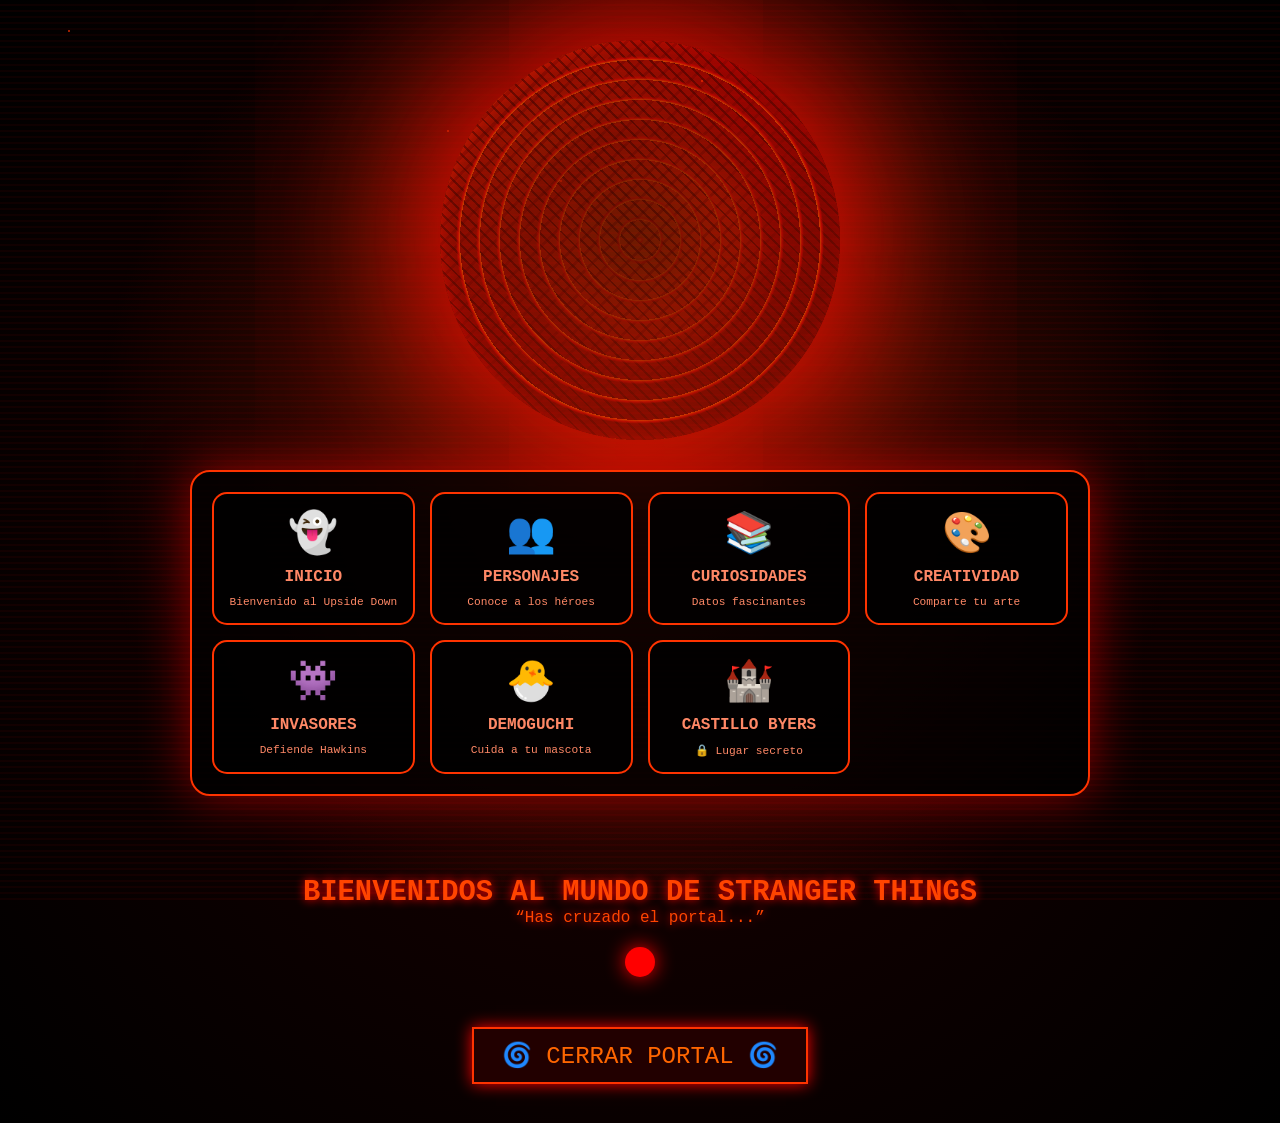
==== commit 2f7a15c1: "Add files via upload" ====
--- a/portal-abierto.html
+++ b/portal-abierto.html
@@ -20,37 +20,37 @@
         <div class="flicker-lights"></div>
 
         <div class="tarjetas-container">
-            <div class="tarjeta" onclick="abrirModal('inicio')">
+            <div class="tarjeta" data-modal="inicio">
                 <div class="tarjeta-icono">👻</div>
                 <h3>INICIO</h3>
                 <p>Bienvenido al Upside Down</p>
             </div>
-            <div class="tarjeta" onclick="abrirModal('personajes')">
+            <div class="tarjeta" data-modal="personajes">
                 <div class="tarjeta-icono">👥</div>
                 <h3>PERSONAJES</h3>
                 <p>Conoce a los héroes</p>
             </div>
-            <div class="tarjeta" onclick="abrirModal('curiosidades')">
+            <div class="tarjeta" data-modal="curiosidades">
                 <div class="tarjeta-icono">📚</div>
                 <h3>CURIOSIDADES</h3>
                 <p>Datos fascinantes</p>
             </div>
-            <div class="tarjeta" onclick="abrirModal('creatividad')">
+            <div class="tarjeta" data-modal="creatividad">
                 <div class="tarjeta-icono">🎨</div>
                 <h3>CREATIVIDAD</h3>
                 <p>Comparte tu arte</p>
             </div>
-            <div class="tarjeta" onclick="abrirModal('invasores')">
+            <div class="tarjeta" data-modal="invasores">
                 <div class="tarjeta-icono">👾</div>
                 <h3>INVASORES</h3>
                 <p>Defiende Hawkins</p>
             </div>
-            <div class="tarjeta" onclick="abrirModal('demoguchi')">
+            <div class="tarjeta" data-modal="demoguchi">
                 <div class="tarjeta-icono">🐣</div>
                 <h3>DEMOGUCHI</h3>
                 <p>Cuida a tu mascota</p>
             </div>
-            <div class="tarjeta" onclick="abrirModal('castillo')">
+            <div class="tarjeta" data-modal="castillo">
                 <div class="tarjeta-icono">🏰</div>
                 <h3>CASTILLO BYERS</h3>
                 <p>🔒 Lugar secreto</p>
@@ -66,20 +66,19 @@
         <button class="portal-trigger" id="cerrarPortalBtn">🌀 CERRAR PORTAL 🌀</button>
     </div>
 
-    <!-- MODAL INICIO -->
+    <!-- MODALES -->
     <div id="modalInicio" class="modal">
         <div class="modal-contenido">
-            <span class="cerrar-modal" onclick="cerrarModal('modalInicio')">&times;</span>
+            <span class="cerrar-modal" data-modal="modalInicio">&times;</span>
             <h2>👻 INICIO</h2>
             <p>Bienvenido al Upside Down, un mundo oscuro lleno de misterios.</p>
             <p>Hawkins, 1983. Todo comenzó con la desaparición de Will Byers.</p>
         </div>
     </div>
 
-    <!-- MODAL PERSONAJES -->
     <div id="modalPersonajes" class="modal">
         <div class="modal-contenido">
-            <span class="cerrar-modal" onclick="cerrarModal('modalPersonajes')">&times;</span>
+            <span class="cerrar-modal" data-modal="modalPersonajes">&times;</span>
             <h2>👥 PERSONAJES</h2>
             <ul>
                 <li><strong>Eleven</strong> - Poderes telequinéticos</li>
@@ -94,10 +93,9 @@
         </div>
     </div>
 
-    <!-- MODAL CURIOSIDADES -->
     <div id="modalCuriosidades" class="modal">
         <div class="modal-contenido modal-con-scroll">
-            <span class="cerrar-modal" onclick="cerrarModal('modalCuriosidades')">&times;</span>
+            <span class="cerrar-modal" data-modal="modalCuriosidades">&times;</span>
             <h2>📚 20 CURIOSIDADES</h2>
             <div class="lista-scroll">
                 <ul>
@@ -126,12 +124,10 @@
         </div>
     </div>
 
-    <!-- MODAL CREATIVIDAD -->
     <div id="modalCreatividad" class="modal">
         <div class="modal-contenido">
-            <span class="cerrar-modal" onclick="cerrarModal('modalCreatividad')">&times;</span>
+            <span class="cerrar-modal" data-modal="modalCreatividad">&times;</span>
             <h2>🎨 ESTUDIO DE DIBUJO</h2>
-            <p>Próximamente: Herramientas de dibujo interactivas.</p>
             <form id="formCreativo">
                 <input type="text" placeholder="Tu nombre" required>
                 <input type="email" placeholder="Tu email">
@@ -142,13 +138,12 @@
         </div>
     </div>
 
-    <!-- MODAL INVASORES -->
     <div id="modalInvasores" class="modal">
         <div class="modal-contenido modal-juego">
-            <span class="cerrar-modal" onclick="cerrarModal('modalInvasores')">&times;</span>
+            <span class="cerrar-modal" data-modal="modalInvasores">&times;</span>
             <h2>👾 INVASORES: DEFIENDE HAWKINS</h2>
             <p>🎮 Mueve el mouse para controlar a Dustin. ¡Haz clic para lanzar piedras!</p>
-            <canvas id="gameCanvas" width="700" height="500" style="border:2px solid #ff3300; border-radius:10px; background:#0a0a0a; cursor:none;"></canvas>
+            <canvas id="gameCanvas" width="700" height="500" style="border:2px solid #ff3300; border-radius:10px; background:#0a0a0a;"></canvas>
             <div class="game-info">
                 <p>💀 Puntuación: <span id="score">0</span></p>
                 <p>❤️ Vidas: <span id="lives">3</span></p>
@@ -157,10 +152,9 @@
         </div>
     </div>
 
-    <!-- MODAL DEMOGUCHI -->
     <div id="modalDemoguchi" class="modal">
         <div class="modal-contenido modal-demoguchi">
-            <span class="cerrar-modal" onclick="cerrarModal('modalDemoguchi')">&times;</span>
+            <span class="cerrar-modal" data-modal="modalDemoguchi">&times;</span>
             <h2>🐣 DEMOGUCHI</h2>
             <p>¡Dustin encontró un huevo del Upside Down! Cuida al pequeño Demogorgon.</p>
             <div class="demoguchi-stats">
@@ -180,10 +174,9 @@
         </div>
     </div>
 
-    <!-- MODAL CASTILLO BYERS -->
     <div id="modalCastillo" class="modal">
         <div class="modal-contenido modal-castillo">
-            <span class="cerrar-modal" onclick="cerrarModal('modalCastillo')">&times;</span>
+            <span class="cerrar-modal" data-modal="modalCastillo">&times;</span>
             <h2>🏰 CASTILLO BYERS</h2>
             <div id="castilloLogin">
                 <p>🔒 Lugar secreto de Will Byers</p>
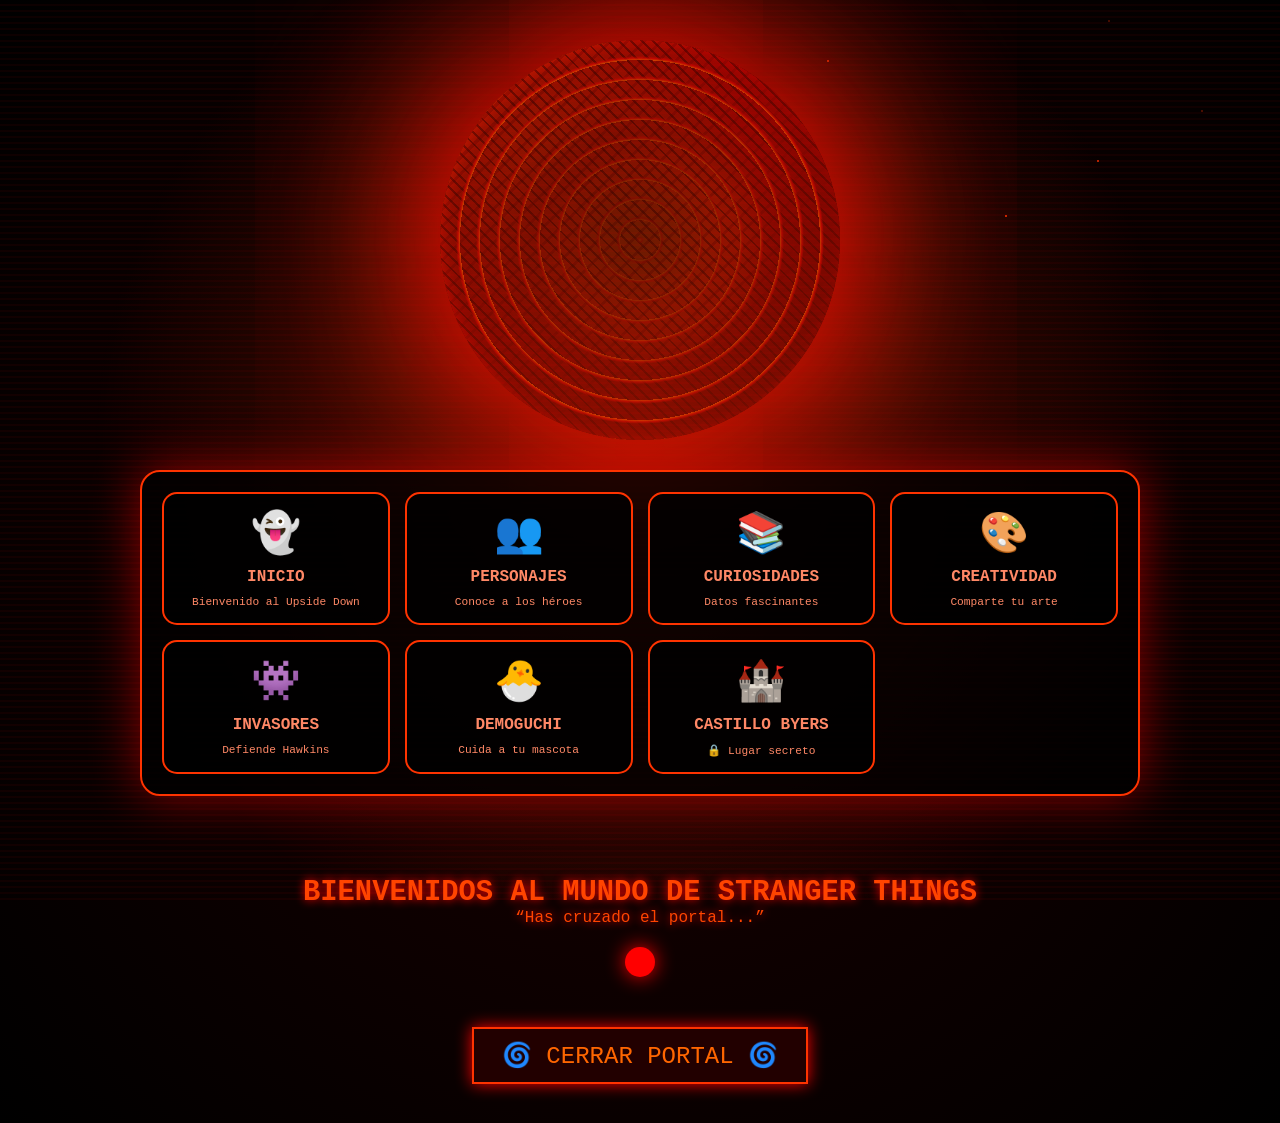
==== commit 1abeb65f: "Add files via upload" ====
--- a/portal-abierto.html
+++ b/portal-abierto.html
@@ -66,7 +66,7 @@
         <button class="portal-trigger" id="cerrarPortalBtn">🌀 CERRAR PORTAL 🌀</button>
     </div>
 
-    <!-- MODALES -->
+    <!-- MODAL INICIO -->
     <div id="modalInicio" class="modal">
         <div class="modal-contenido">
             <span class="cerrar-modal" data-modal="modalInicio">&times;</span>
@@ -76,6 +76,7 @@
         </div>
     </div>
 
+    <!-- MODAL PERSONAJES -->
     <div id="modalPersonajes" class="modal">
         <div class="modal-contenido">
             <span class="cerrar-modal" data-modal="modalPersonajes">&times;</span>
@@ -93,6 +94,7 @@
         </div>
     </div>
 
+    <!-- MODAL CURIOSIDADES -->
     <div id="modalCuriosidades" class="modal">
         <div class="modal-contenido modal-con-scroll">
             <span class="cerrar-modal" data-modal="modalCuriosidades">&times;</span>
@@ -124,56 +126,106 @@
         </div>
     </div>
 
+    <!-- MODAL CREATIVIDAD CON DIBUJO -->
     <div id="modalCreatividad" class="modal">
-        <div class="modal-contenido">
+        <div class="modal-contenido modal-dibujo">
             <span class="cerrar-modal" data-modal="modalCreatividad">&times;</span>
             <h2>🎨 ESTUDIO DE DIBUJO</h2>
+            <div class="dibujo-layout">
+                <div class="paleta-vertical">
+                    <div class="color-btn" data-color="#ff0000" style="background:#ff0000" title="Rojo"></div>
+                    <div class="color-btn" data-color="#ff8800" style="background:#ff8800" title="Naranja"></div>
+                    <div class="color-btn" data-color="#ffee00" style="background:#ffee00" title="Amarillo"></div>
+                    <div class="color-btn" data-color="#00cc44" style="background:#00cc44" title="Verde"></div>
+                    <div class="color-btn" data-color="#0088ff" style="background:#0088ff" title="Azul"></div>
+                    <div class="color-btn" data-color="#aa22ff" style="background:#aa22ff" title="Morado"></div>
+                    <div class="color-btn" data-color="#ff44cc" style="background:#ff44cc" title="Rosa"></div>
+                    <div class="color-btn" data-color="#000000" style="background:#000000" title="Negro"></div>
+                    <div class="color-btn" data-color="#ffffff" style="background:#ffffff" title="Blanco"></div>
+                </div>
+                <canvas id="lienzoDibujo" width="300" height="300" class="lienzo-nuevo"></canvas>
+            </div>
+            <div class="botones-dibujo-nuevos">
+                <button id="limpiarLienzo" class="btn-dibujo-nuevo">🗑️ LIMPIAR</button>
+                <button id="descargarDibujo" class="btn-dibujo-nuevo">💾 GUARDAR</button>
+            </div>
+            <h3>📤 COMPARTE TU CREACIÓN</h3>
             <form id="formCreativo">
                 <input type="text" placeholder="Tu nombre" required>
                 <input type="email" placeholder="Tu email">
-                <textarea placeholder="Comparte tu arte o teoría sobre Stranger Things..." rows="3"></textarea>
+                <textarea placeholder="Describe tu dibujo..." rows="3"></textarea>
                 <button type="submit" class="btn-enviar">🌑 ENVIAR</button>
             </form>
             <p id="mensajeForm" style="color:#ff6600;margin-top:10px;"></p>
         </div>
     </div>
 
+    <!-- MODAL INVASORES -->
     <div id="modalInvasores" class="modal">
         <div class="modal-contenido modal-juego">
             <span class="cerrar-modal" data-modal="modalInvasores">&times;</span>
             <h2>👾 INVASORES: DEFIENDE HAWKINS</h2>
             <p>🎮 Mueve el mouse para controlar a Dustin. ¡Haz clic para lanzar piedras!</p>
-            <canvas id="gameCanvas" width="700" height="500" style="border:2px solid #ff3300; border-radius:10px; background:#0a0a0a;"></canvas>
+            <canvas id="gameCanvas" width="700" height="500"></canvas>
             <div class="game-info">
                 <p>💀 Puntuación: <span id="score">0</span></p>
                 <p>❤️ Vidas: <span id="lives">3</span></p>
-                <button id="resetGame" class="btn-dibujo-nuevo" style="margin-top:10px;">🔄 REINICIAR</button>
-            </div>
-        </div>
-    </div>
-
+                <button id="resetGame" class="btn-dibujo-nuevo">🔄 REINICIAR</button>
+            </div>
+        </div>
+    </div>
+
+    <!-- MODAL DEMOGUCHI -->
     <div id="modalDemoguchi" class="modal">
         <div class="modal-contenido modal-demoguchi">
             <span class="cerrar-modal" data-modal="modalDemoguchi">&times;</span>
             <h2>🐣 DEMOGUCHI</h2>
             <p>¡Dustin encontró un huevo del Upside Down! Cuida al pequeño Demogorgon.</p>
-            <div class="demoguchi-stats">
-                <p>🍖 Hambre: <progress id="hambreBar" value="100" max="100"></progress> <span id="hambreVal">100%</span></p>
-                <p>😊 Felicidad: <progress id="felicidadBar" value="100" max="100"></progress> <span id="felicidadVal">100%</span></p>
-                <p>💪 Energía: <progress id="energiaBar" value="100" max="100"></progress> <span id="energiaVal">100%</span></p>
-            </div>
-            <div class="demoguchi-buttons">
-                <button id="alimentarBtn" class="btn-pequeno">🍕 ALIMENTAR</button>
-                <button id="jugarDemoguchiBtn" class="btn-pequeno">🎾 JUGAR</button>
-                <button id="dormirDemoguchiBtn" class="btn-pequeno">😴 DORMIR</button>
-                <button id="resetDemoguchiBtn" class="btn-pequeno reset">🔄 RESET</button>
-            </div>
-            <div id="demoguchiMensajes" class="demoguchi-mensajes">
-                <p>🐣 ¡Hola! Cuídame...</p>
-            </div>
-        </div>
-    </div>
-
+            <div class="demoguchi-mascota">
+                <div class="demoguchi-cara" id="demoguchiCara">👾</div>
+                <div class="demoguchi-nombre">DEMOGUCHI</div>
+            </div>
+            <div class="demoguchi-estadisticas">
+                <div class="estadistica">
+                    <span class="estadistica-icono">🍖</span>
+                    <span class="estadistica-label">Hambre:</span>
+                    <div class="barra-container"><div class="barra" id="barraHambre" style="width:100%"></div></div>
+                    <span id="hambreValor" class="estadistica-valor">100%</span>
+                </div>
+                <div class="estadistica">
+                    <span class="estadistica-icono">😊</span>
+                    <span class="estadistica-label">Felicidad:</span>
+                    <div class="barra-container"><div class="barra barra-felicidad" id="barraFelicidad" style="width:100%"></div></div>
+                    <span id="felicidadValor" class="estadistica-valor">100%</span>
+                </div>
+                <div class="estadistica">
+                    <span class="estadistica-icono">💪</span>
+                    <span class="estadistica-label">Energía:</span>
+                    <div class="barra-container"><div class="barra barra-energia" id="barraEnergia" style="width:100%"></div></div>
+                    <span id="energiaValor" class="estadistica-valor">100%</span>
+                </div>
+            </div>
+            <div class="demoguchi-comida">
+                <h3>🍕 DALE DE COMER</h3>
+                <div class="comida-botones">
+                    <button class="comida-btn" data-comida="pizza"><span class="comida-icono">🍕</span> Pizza</button>
+                    <button class="comida-btn" data-comida="huevo"><span class="comida-icono">🥚</span> Huevo</button>
+                    <button class="comida-btn" data-comida="carne"><span class="comida-icono">🍖</span> Carne</button>
+                    <button class="comida-btn" data-comida="postre"><span class="comida-icono">🍦</span> Postre</button>
+                </div>
+            </div>
+            <div class="demoguchi-acciones">
+                <button id="jugarBtn" class="accion-btn">🎾 JUGAR</button>
+                <button id="dormirBtn" class="accion-btn">😴 DORMIR</button>
+                <button id="resetDemoguchiBtn" class="accion-btn reset">🔄 RESETEAR</button>
+            </div>
+            <div class="demoguchi-mensajes" id="demoguchiMensajes">
+                <p>🐣 ¡Hola! Soy Demoguchi, cuídame...</p>
+            </div>
+        </div>
+    </div>
+
+    <!-- MODAL CASTILLO BYERS -->
     <div id="modalCastillo" class="modal">
         <div class="modal-contenido modal-castillo">
             <span class="cerrar-modal" data-modal="modalCastillo">&times;</span>
--- a/styles.css
+++ b/styles.css
@@ -23,6 +23,7 @@
     padding: 40px 20px;
 }
 
+/* PORTAL */
 .madre-portal {
     position: relative;
     width: 400px;
@@ -59,7 +60,9 @@
     left: 0;
     width: 100%;
     height: 100%;
-    background-image: repeating-linear-gradient(45deg, rgba(80,0,0,0.6) 0px, rgba(80,0,0,0.6) 2px, transparent 2px, transparent 8px), repeating-linear-gradient(135deg, rgba(150,0,0,0.4) 0px, rgba(150,0,0,0.4) 3px, transparent 3px, transparent 12px);
+    background-image: 
+        repeating-linear-gradient(45deg, rgba(80,0,0,0.6) 0px, rgba(80,0,0,0.6) 2px, transparent 2px, transparent 8px),
+        repeating-linear-gradient(135deg, rgba(150,0,0,0.4) 0px, rgba(150,0,0,0.4) 3px, transparent 3px, transparent 12px);
     border-radius: 50%;
     animation: latirVenas 1.5s ease-in-out infinite;
 }
@@ -95,6 +98,7 @@
     animation: flotarHumo 4s ease-in-out infinite;
 }
 
+/* Distorsión y luces */
 .distortion-overlay {
     position: fixed;
     top: 0;
@@ -118,6 +122,7 @@
     animation: flicker 0.15s infinite;
 }
 
+/* Texto debajo del portal */
 .portal-text {
     text-align: center;
     margin-top: 50px;
@@ -144,6 +149,7 @@
     box-shadow: 0 0 20px red;
 }
 
+/* Botón principal */
 .portal-trigger {
     background: #220000;
     border: 2px solid #ff3300;
@@ -155,6 +161,7 @@
     cursor: pointer;
     transition: 0.2s;
     box-shadow: 0 0 15px red;
+    z-index: 20;
 }
 
 .portal-trigger:hover {
@@ -164,13 +171,14 @@
     transform: scale(1.05);
 }
 
+/* Tarjetas del menú */
 .tarjetas-container {
     display: grid;
     grid-template-columns: repeat(4, 1fr);
     gap: 15px;
     z-index: 20;
     width: 90%;
-    max-width: 900px;
+    max-width: 1000px;
     margin: 30px auto;
     padding: 20px;
     background: rgba(0,0,0,0.8);
@@ -212,6 +220,7 @@
     margin: 0;
 }
 
+/* MODALES GENERALES */
 .modal {
     display: none;
     position: fixed;
@@ -221,10 +230,10 @@
     width: 100%;
     height: 100%;
     background-color: rgba(0,0,0,0.95);
-    animation: fadeIn 0.3s;
-}
-
-@keyframes fadeIn {
+    animation: fadeInModal 0.3s;
+}
+
+@keyframes fadeInModal {
     from { opacity: 0; }
     to { opacity: 1; }
 }
@@ -239,11 +248,11 @@
     max-width: 550px;
     color: #ff8866;
     position: relative;
-    animation: slideIn 0.3s;
+    animation: slideInModal 0.3s;
     font-family: 'Courier New', monospace;
 }
 
-@keyframes slideIn {
+@keyframes slideInModal {
     from { transform: translateY(-50px); opacity: 0; }
     to { transform: translateY(0); opacity: 1; }
 }
@@ -290,6 +299,13 @@
     border-radius: 5px;
 }
 
+.modal-contenido input:focus, .modal-contenido textarea:focus {
+    outline: none;
+    border-color: #ff6600;
+    box-shadow: 0 0 10px #ff3300;
+}
+
+/* Scroll para curiosidades */
 .modal-con-scroll {
     max-height: 80vh;
     display: flex;
@@ -317,6 +333,10 @@
     border-radius: 10px;
 }
 
+.lista-scroll::-webkit-scrollbar-thumb:hover {
+    background: #ff6600;
+}
+
 .lista-scroll ul {
     list-style: none;
     padding-left: 0;
@@ -327,6 +347,93 @@
     padding: 8px 0;
     border-bottom: 1px solid #ff3300;
     font-size: 0.9rem;
+}
+
+/* ESTUDIO DE DIBUJO */
+.modal-dibujo {
+    max-width: 700px;
+    text-align: center;
+}
+
+.dibujo-layout {
+    display: flex;
+    justify-content: center;
+    align-items: center;
+    gap: 30px;
+    margin: 20px 0;
+    flex-wrap: wrap;
+}
+
+.paleta-vertical {
+    display: flex;
+    flex-direction: column;
+    gap: 12px;
+    background: rgba(0,0,0,0.5);
+    padding: 15px 10px;
+    border-radius: 30px;
+    border: 1px solid #ff3300;
+}
+
+.color-btn {
+    width: 45px;
+    height: 45px;
+    border-radius: 50%;
+    cursor: pointer;
+    transition: all 0.2s;
+    box-shadow: 0 0 5px rgba(0,0,0,0.5);
+    border: 2px solid #ff3300;
+}
+
+.color-btn:hover {
+    transform: scale(1.15);
+    box-shadow: 0 0 15px currentColor;
+}
+
+.color-btn.activo {
+    transform: scale(1.15);
+    border: 3px solid white;
+    box-shadow: 0 0 20px currentColor;
+}
+
+.lienzo-nuevo {
+    background: #ffffff;
+    border: 3px solid #ff3300;
+    border-radius: 15px;
+    cursor: crosshair;
+    box-shadow: 0 0 25px rgba(255,0,0,0.4);
+    transition: 0.2s;
+}
+
+.lienzo-nuevo:hover {
+    box-shadow: 0 0 35px rgba(255,0,0,0.7);
+}
+
+.botones-dibujo-nuevos {
+    display: flex;
+    gap: 20px;
+    justify-content: center;
+    margin: 20px 0 10px;
+}
+
+.btn-dibujo-nuevo {
+    background: linear-gradient(135deg, #2a0000, #1a0000);
+    border: 2px solid #ff3300;
+    color: #ff6600;
+    font-family: monospace;
+    font-size: 1rem;
+    font-weight: bold;
+    padding: 10px 25px;
+    cursor: pointer;
+    transition: all 0.3s;
+    border-radius: 50px;
+    box-shadow: 0 0 10px rgba(255,51,0,0.3);
+}
+
+.btn-dibujo-nuevo:hover {
+    background: linear-gradient(135deg, #ff3300, #cc0000);
+    color: white;
+    transform: translateY(-3px);
+    box-shadow: 0 0 25px #ff3300;
 }
 
 .btn-enviar {
@@ -349,23 +456,20 @@
     box-shadow: 0 0 20px #ff3300;
 }
 
-.btn-dibujo-nuevo {
-    background: linear-gradient(135deg, #2a0000, #1a0000);
-    border: 2px solid #ff3300;
-    color: #ff6600;
-    font-family: monospace;
-    font-size: 1rem;
-    font-weight: bold;
-    padding: 10px 25px;
-    cursor: pointer;
-    transition: all 0.3s;
-    border-radius: 50px;
-}
-
-.btn-dibujo-nuevo:hover {
-    background: linear-gradient(135deg, #ff3300, #cc0000);
-    color: white;
-    transform: translateY(-3px);
+/* JUEGO INVASORES */
+.modal-juego {
+    max-width: 800px;
+    text-align: center;
+}
+
+#gameCanvas {
+    background: #0a0a0a;
+    border: 3px solid #ff3300;
+    border-radius: 10px;
+    cursor: none;
+    box-shadow: 0 0 30px rgba(255,0,0,0.5);
+    width: 100%;
+    height: auto;
 }
 
 .game-info {
@@ -381,29 +485,111 @@
     color: #ff6600;
 }
 
-.demoguchi-stats {
-    margin: 20px 0;
-}
-
-.demoguchi-stats p {
-    margin: 10px 0;
-}
-
-.demoguchi-stats progress {
-    width: 60%;
-    height: 15px;
-    margin-left: 10px;
-}
-
-.demoguchi-buttons {
+#resetGame {
+    margin-top: 15px;
+    padding: 8px 20px;
+}
+
+/* DEMOGUCHI */
+.modal-demoguchi {
+    max-width: 550px;
+    text-align: center;
+}
+
+.demoguchi-mascota {
+    background: linear-gradient(135deg, #2a0000, #1a0000);
+    border: 3px solid #ff3300;
+    border-radius: 30px;
+    padding: 20px;
+    text-align: center;
+    margin-bottom: 20px;
+}
+
+.demoguchi-cara {
+    font-size: 4rem;
+    animation: flotar 2s ease-in-out infinite;
+}
+
+@keyframes flotar {
+    0%, 100% { transform: translateY(0px); }
+    50% { transform: translateY(-10px); }
+}
+
+.demoguchi-nombre {
+    color: #ff6600;
+    font-size: 1.2rem;
+    margin-top: 10px;
+    letter-spacing: 2px;
+}
+
+.demoguchi-estadisticas {
+    margin-bottom: 20px;
+}
+
+.estadistica {
+    display: flex;
+    align-items: center;
+    gap: 10px;
+    margin: 12px 0;
+    flex-wrap: wrap;
+}
+
+.estadistica-icono {
+    font-size: 1.3rem;
+    width: 40px;
+}
+
+.estadistica-label {
+    width: 70px;
+    text-align: left;
+    color: #ff8866;
+}
+
+.barra-container {
+    flex: 1;
+    height: 12px;
+    background: #330000;
+    border-radius: 10px;
+    overflow: hidden;
+}
+
+.barra {
+    height: 100%;
+    background: linear-gradient(90deg, #ff0000, #ff6600);
+    border-radius: 10px;
+    transition: width 0.3s ease;
+}
+
+.barra-felicidad {
+    background: linear-gradient(90deg, #ff6600, #ffcc00);
+}
+
+.barra-energia {
+    background: linear-gradient(90deg, #00cc44, #88ff44);
+}
+
+.estadistica-valor {
+    width: 45px;
+    text-align: right;
+    color: #ff8866;
+    font-size: 0.9rem;
+}
+
+.demoguchi-comida h3 {
+    color: #ff6600;
+    font-size: 1rem;
+    margin-bottom: 10px;
+}
+
+.comida-botones {
     display: flex;
     gap: 10px;
     justify-content: center;
     flex-wrap: wrap;
-    margin: 20px 0;
-}
-
-.btn-pequeno {
+    margin-bottom: 20px;
+}
+
+.comida-btn {
     background: #220000;
     border: 2px solid #ff3300;
     color: #ff6600;
@@ -413,16 +599,49 @@
     cursor: pointer;
     transition: 0.2s;
     border-radius: 50px;
-}
-
-.btn-pequeno:hover {
+    display: flex;
+    align-items: center;
+    gap: 5px;
+}
+
+.comida-btn:hover {
     background: #ff3300;
     color: black;
     transform: scale(1.05);
 }
 
-.btn-pequeno.reset {
+.comida-icono {
+    font-size: 1.1rem;
+}
+
+.demoguchi-acciones {
+    display: flex;
+    gap: 15px;
+    justify-content: center;
+    margin-bottom: 20px;
+}
+
+.accion-btn {
+    background: #220000;
+    border: 2px solid #ff3300;
+    color: #ff6600;
+    font-family: monospace;
+    font-size: 0.9rem;
+    padding: 8px 20px;
+    cursor: pointer;
+    transition: 0.2s;
+    border-radius: 50px;
+}
+
+.accion-btn:hover {
+    background: #ff3300;
+    color: black;
+    transform: scale(1.05);
+}
+
+.accion-btn.reset {
     border-color: #ff6600;
+    color: #ff8866;
 }
 
 .demoguchi-mensajes {
@@ -430,7 +649,7 @@
     border: 1px solid #ff3300;
     border-radius: 15px;
     padding: 10px;
-    min-height: 60px;
+    min-height: 70px;
     margin-top: 15px;
 }
 
@@ -440,8 +659,35 @@
     margin: 5px 0;
 }
 
+/* CASTILLO BYERS */
 .modal-castillo {
-    text-align: center;
+    max-width: 500px;
+    text-align: center;
+}
+
+.castillo-interior {
+    text-align: center;
+}
+
+.castillo-galeria {
+    display: grid;
+    grid-template-columns: repeat(2, 1fr);
+    gap: 15px;
+    margin: 20px 0;
+}
+
+.castillo-item {
+    background: #1a0000;
+    border: 1px solid #ff3300;
+    border-radius: 15px;
+    padding: 15px;
+    text-align: center;
+}
+
+.castillo-icono {
+    font-size: 2.5rem;
+    display: block;
+    margin-bottom: 10px;
 }
 
 .frase-secreta {
@@ -452,12 +698,17 @@
     border-left: 3px solid #ff3300;
 }
 
+#castilloLogin {
+    text-align: center;
+}
+
 #castilloLogin input {
     width: 80%;
     margin: 15px auto;
     display: block;
 }
 
+/* ANIMACIONES */
 @keyframes palpitar {
     0%,100% { transform: scale(1); opacity: 0.9; }
     50% { transform: scale(1.05); opacity: 1; }
@@ -500,13 +751,14 @@
     50% { opacity: 0.8; }
 }
 
+/* RESPONSIVE */
 @media (max-width: 800px) {
     .tarjetas-container {
         grid-template-columns: repeat(3, 1fr);
     }
 }
 
-@media (max-width: 550px) {
+@media (max-width: 600px) {
     .tarjetas-container {
         grid-template-columns: repeat(2, 1fr);
     }
@@ -521,8 +773,54 @@
         font-size: 1rem;
         padding: 8px 20px;
     }
-    #gameCanvas {
-        width: 100%;
-        height: auto;
+    .modal-contenido {
+        margin: 15% auto;
+        width: 90%;
+        padding: 20px;
+    }
+    .color-btn {
+        width: 35px;
+        height: 35px;
+    }
+    .lienzo-nuevo {
+        width: 200px;
+        height: 200px;
+    }
+    .castillo-galeria {
+        grid-template-columns: 1fr;
+    }
+    .dibujo-layout {
+        gap: 15px;
+    }
+    .estadistica {
+        gap: 5px;
+    }
+    .estadistica-icono {
+        width: 30px;
+    }
+    .estadistica-label {
+        width: 60px;
+        font-size: 0.8rem;
+    }
+}
+
+@media (max-width: 480px) {
+    .tarjetas-container {
+        grid-template-columns: 1fr;
+        gap: 10px;
+    }
+    .modal-juego {
+        width: 95%;
+    }
+    .comida-botones {
+        gap: 8px;
+    }
+    .comida-btn {
+        padding: 5px 10px;
+        font-size: 0.8rem;
+    }
+    .accion-btn {
+        padding: 6px 12px;
+        font-size: 0.8rem;
     }
 }
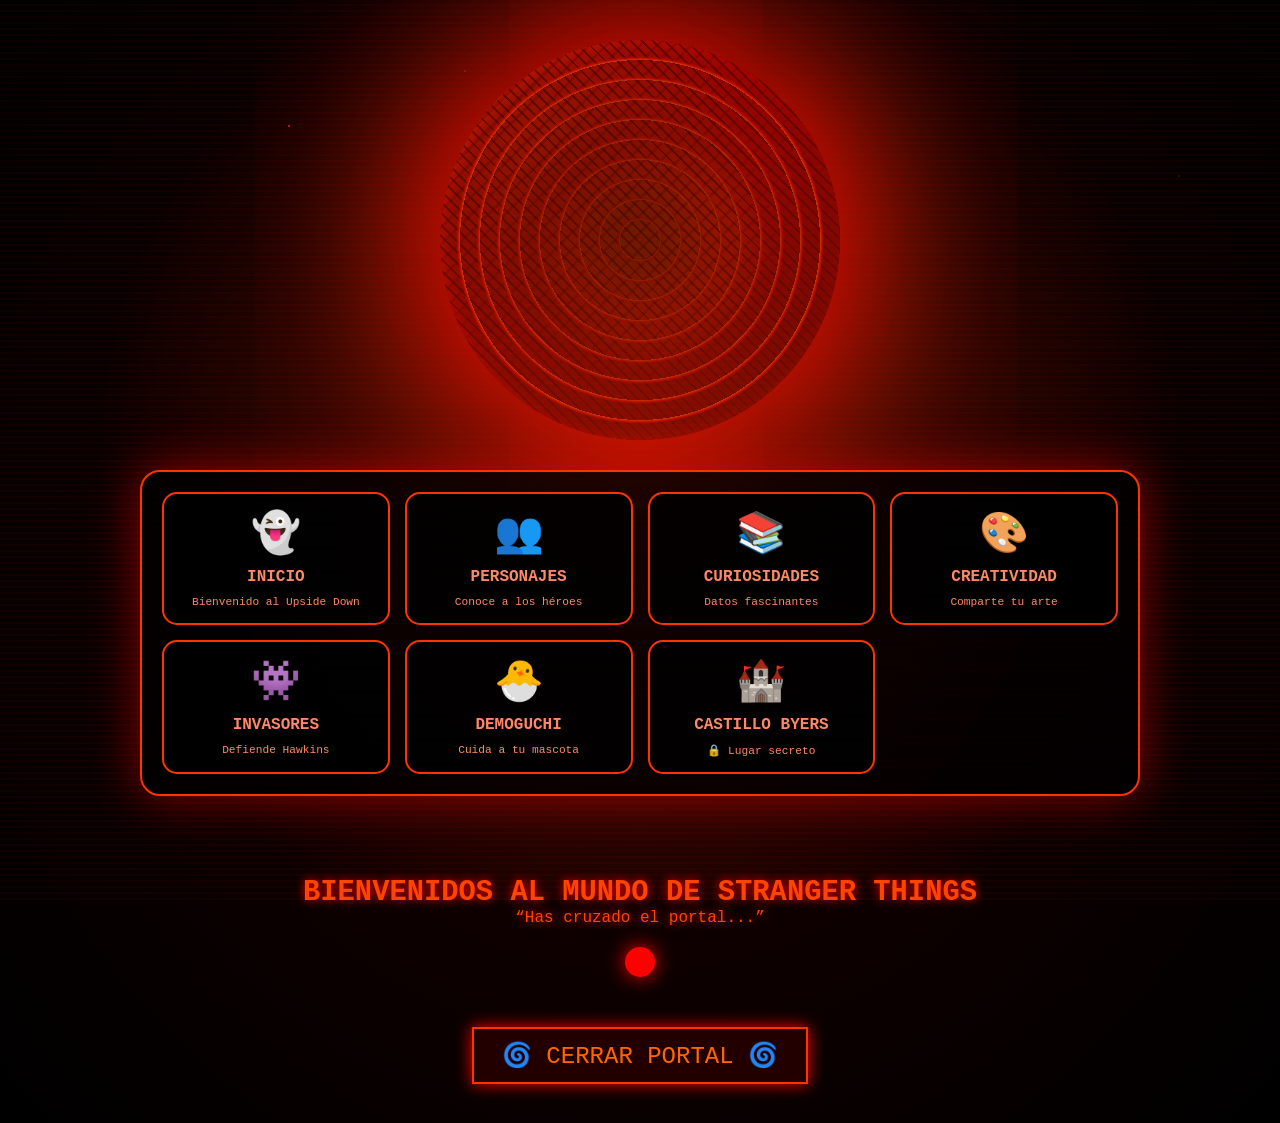
==== commit f434de2c: "Update portal-abierto.html" ====
--- a/portal-abierto.html
+++ b/portal-abierto.html
@@ -225,7 +225,7 @@
         </div>
     </div>
 
-    <!-- MODAL CASTILLO BYERS -->
+        <!-- MODAL CASTILLO BYERS (CON VIDEOS) -->
     <div id="modalCastillo" class="modal">
         <div class="modal-contenido modal-castillo">
             <span class="cerrar-modal" data-modal="modalCastillo">&times;</span>
@@ -237,14 +237,42 @@
                 <p id="errorPass" style="color:#ff3300; margin-top:10px;"></p>
             </div>
             <div id="castilloContenido" style="display:none;">
-                <p>🎨 Bienvenido al Castillo Byers, el escondite favorito de Will.</p>
-                <p>Aquí los chicos planean sus aventuras y juegan a D&D.</p>
-                <p class="frase-secreta">"La amistad es más fuerte que el Upside Down"</p>
-                <button id="salirCastillo" class="btn-dibujo-nuevo">🚪 SALIR</button>
+                <div class="castillo-interior">
+                    <p>🎨 Bienvenido al Castillo Byers, el escondite favorito de Will.</p>
+                    <p>Aquí los chicos planean sus aventuras, juegan a D&D y ven vídeos secretos del Upside Down.</p>
+                    
+                    <!-- SECCIÓN DE VÍDEOS -->
+                    <div class="castillo-videos">
+                        <h3>🎬 VÍDEOS SECRETOS</h3>
+                        <div class="videos-grid">
+                            <div class="video-card">
+                                <a href="https://youtu.be/ErhE8EKaFNg?si=t8fjZ5Fjd719hYxV" target="_blank" rel="noopener noreferrer">
+                                    <div class="video-thumb">🎥</div>
+                                    <p>Bloopers y detrás de escenas T4</p>
+                                </a>
+                            </div>
+                            <div class="video-card">
+                                <a href="https://youtu.be/iJYKLEW4C4k?si=MgNqysBgclIz0Wb4" target="_blank" rel="noopener noreferrer">
+                                    <div class="video-thumb">❓</div>
+                                    <p>Quiz: ¿Eres un verdadero fan?</p>
+                                </a>
+                            </div>
+                            <div class="video-card">
+                                <a href="https://youtu.be/m-jn2Yhvl-0?si=x97vvdeABKq6jS56" target="_blank" rel="noopener noreferrer">
+                                    <div class="video-thumb">🔍</div>
+                                    <p>80 Errores en Stranger Things</p>
+                                </a>
+                            </div>
+                        </div>
+                    </div>
+
+                    <p class="frase-secreta">"La amistad es más fuerte que el Upside Down"</p>
+                    <button id="salirCastillo" class="btn-dibujo-nuevo">🚪 SALIR DEL CASTILLO</button>
+                </div>
             </div>
         </div>
     </div>
 
     <script src="portal-abierto.js"></script>
 </body>
-</html>+</html>
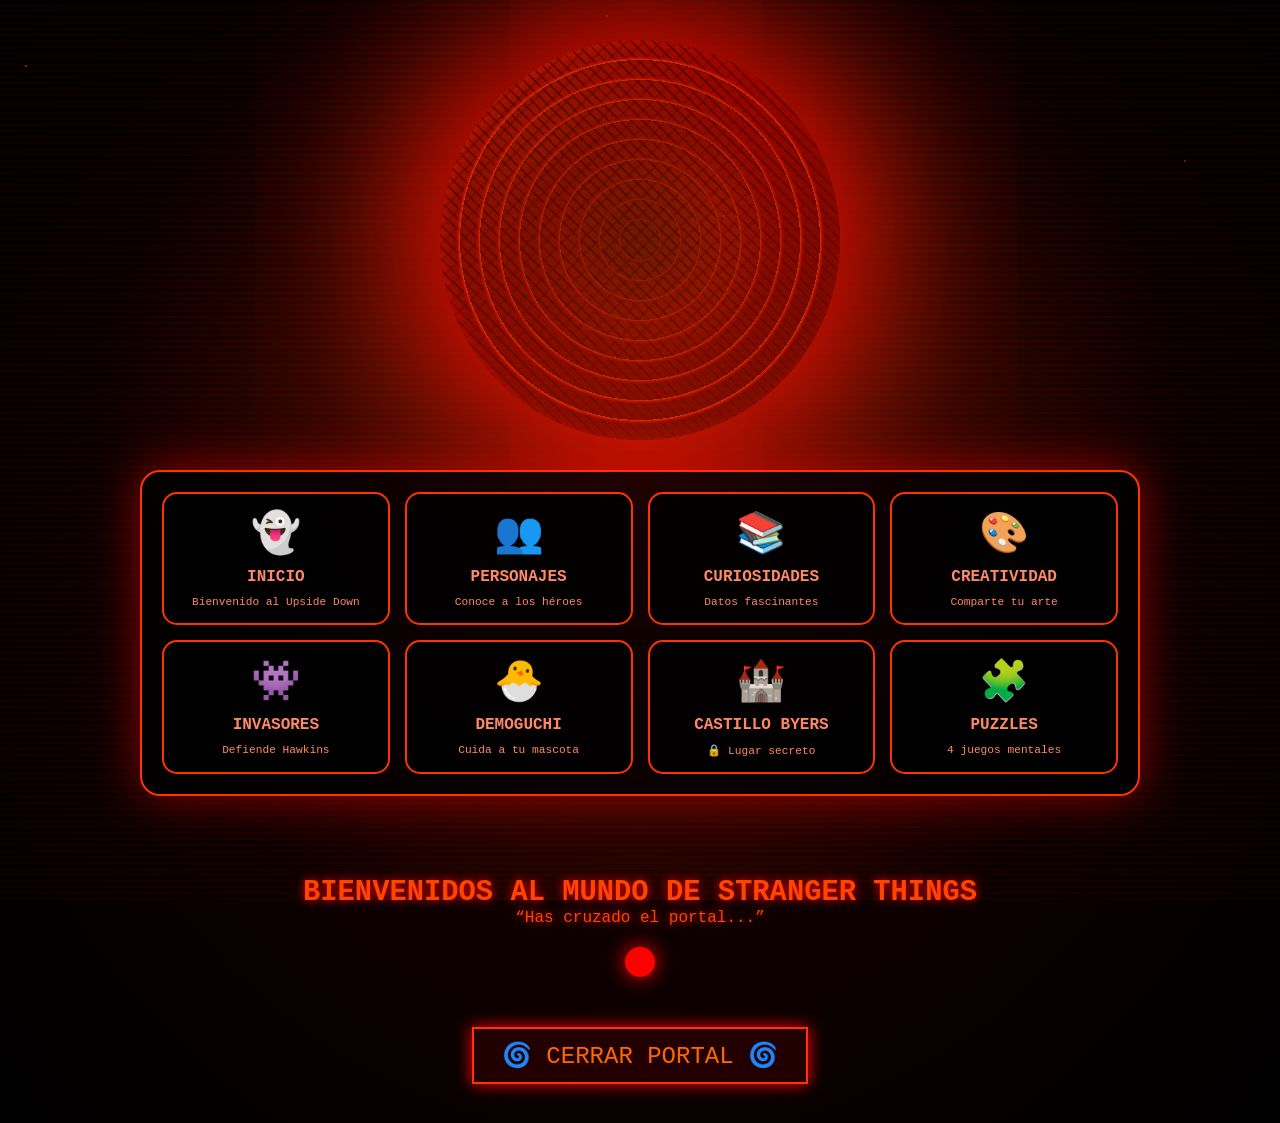
==== commit 1d9c5dc9: "Update portal-abierto.html" ====
--- a/portal-abierto.html
+++ b/portal-abierto.html
@@ -55,6 +55,11 @@
                 <h3>CASTILLO BYERS</h3>
                 <p>🔒 Lugar secreto</p>
             </div>
+            <div class="tarjeta" data-modal="puzzles">
+    <div class="tarjeta-icono">🧩</div>
+    <h3>PUZZLES</h3>
+    <p>4 juegos mentales</p>
+</div>
         </div>
 
         <div class="portal-text">
@@ -224,7 +229,54 @@
             </div>
         </div>
     </div>
-
+    <!-- MODAL PUZZLES (4 JUEGOS) -->
+    <div id="modalPuzzles" class="modal">
+        <div class="modal-contenido modal-puzzles">
+            <span class="cerrar-modal" data-modal="modalPuzzles">&times;</span>
+            <h2>🧩 SALA DE PUZZLES</h2>
+            <p>Pon a prueba tu mente con estos 4 desafíos del Upside Down</p>
+            
+            <div class="puzzles-grid">
+                <!-- PUZZLE 1: MEMORIA -->
+                <div class="puzzle-card" id="puzzleMemoria">
+                    <div class="puzzle-icono">🃏</div>
+                    <h3>MEMORIA</h3>
+                    <p>Encuentra las parejas de personajes</p>
+                    <button class="btn-puzzle" onclick="abrirPuzzle('memoria')">JUGAR</button>
+                </div>
+                
+                <!-- PUZZLE 2: ORDENAR NÚMEROS -->
+                <div class="puzzle-card" id="puzzleNumeros">
+                    <div class="puzzle-icono">🔢</div>
+                    <h3>ORDENA NÚMEROS</h3>
+                    <p>Ordena del 1 al 15</p>
+                    <button class="btn-puzzle" onclick="abrirPuzzle('numeros')">JUGAR</button>
+                </div>
+                
+                <!-- PUZZLE 3: LABERINTO -->
+                <div class="puzzle-card" id="puzzleLaberinto">
+                    <div class="puzzle-icono">🕳️</div>
+                    <h3>LABERINTO</h3>
+                    <p>Escapa del Upside Down</p>
+                    <button class="btn-puzzle" onclick="abrirPuzzle('laberinto')">JUGAR</button>
+                </div>
+                
+                <!-- PUZZLE 4: PREGUNTAS -->
+                <div class="puzzle-card" id="puzzlePreguntas">
+                    <div class="puzzle-icono">❓</div>
+                    <h3>TRIVIA</h3>
+                    <p>Responde preguntas de la serie</p>
+                    <button class="btn-puzzle" onclick="abrirPuzzle('preguntas')">JUGAR</button>
+                </div>
+            </div>
+            
+            <!-- CONTENEDOR DEL JUEGO SELECCIONADO -->
+            <div id="juegoContainer" class="juego-container" style="display:none;">
+                <button id="cerrarJuegoBtn" class="btn-cerrar-juego">✖ CERRAR JUEGO</button>
+                <div id="juegoArea"></div>
+            </div>
+        </div>
+    </div>
         <!-- MODAL CASTILLO BYERS (CON VIDEOS) -->
     <div id="modalCastillo" class="modal">
         <div class="modal-contenido modal-castillo">
@@ -271,6 +323,7 @@
                 </div>
             </div>
         </div>
+        
     </div>
 
     <script src="portal-abierto.js"></script>
--- a/styles.css
+++ b/styles.css
@@ -823,4 +823,89 @@
         padding: 6px 12px;
         font-size: 0.8rem;
     }
-}+}
+/* SECCIÓN DE VÍDEOS EN CASTILLO BYERS */
+.castillo-videos {
+    margin: 25px 0 15px;
+    padding: 15px 0;
+    border-top: 1px solid #ff3300;
+    border-bottom: 1px solid #ff3300;
+}
+
+.castillo-videos h3 {
+    color: #ff6600;
+    text-align: center;
+    margin-bottom: 15px;
+    font-size: 1.2rem;
+    letter-spacing: 2px;
+}
+
+.videos-grid {
+    display: grid;
+    grid-template-columns: repeat(auto-fit, minmax(180px, 1fr));
+    gap: 15px;
+    margin-top: 15px;
+}
+
+.video-card {
+    background: #1a0000;
+    border: 1px solid #ff3300;
+    border-radius: 15px;
+    transition: all 0.3s ease;
+    text-align: center;
+}
+
+.video-card:hover {
+    transform: translateY(-5px);
+    box-shadow: 0 0 20px rgba(255, 51, 0, 0.4);
+    border-color: #ff6600;
+}
+
+.video-card a {
+    text-decoration: none;
+    color: #ff8866;
+    display: block;
+    padding: 15px 10px;
+}
+
+.video-thumb {
+    font-size: 3rem;
+    margin-bottom: 10px;
+    display: inline-block;
+    background: #0a0000;
+    width: 60px;
+    height: 60px;
+    line-height: 60px;
+    border-radius: 50%;
+    border: 2px solid #ff3300;
+    transition: 0.2s;
+}
+
+.video-card:hover .video-thumb {
+    transform: scale(1.1);
+    border-color: #ff6600;
+    box-shadow: 0 0 15px #ff3300;
+}
+
+.video-card p {
+    font-size: 0.85rem;
+    margin: 0;
+    font-weight: bold;
+}
+
+/* Ajuste responsivo para móviles */
+@media (max-width: 550px) {
+    .videos-grid {
+        grid-template-columns: 1fr;
+        gap: 12px;
+    }
+    .video-card a {
+        padding: 12px;
+    }
+    .video-thumb {
+        width: 50px;
+        height: 50px;
+        line-height: 50px;
+        font-size: 2.5rem;
+    }
+}
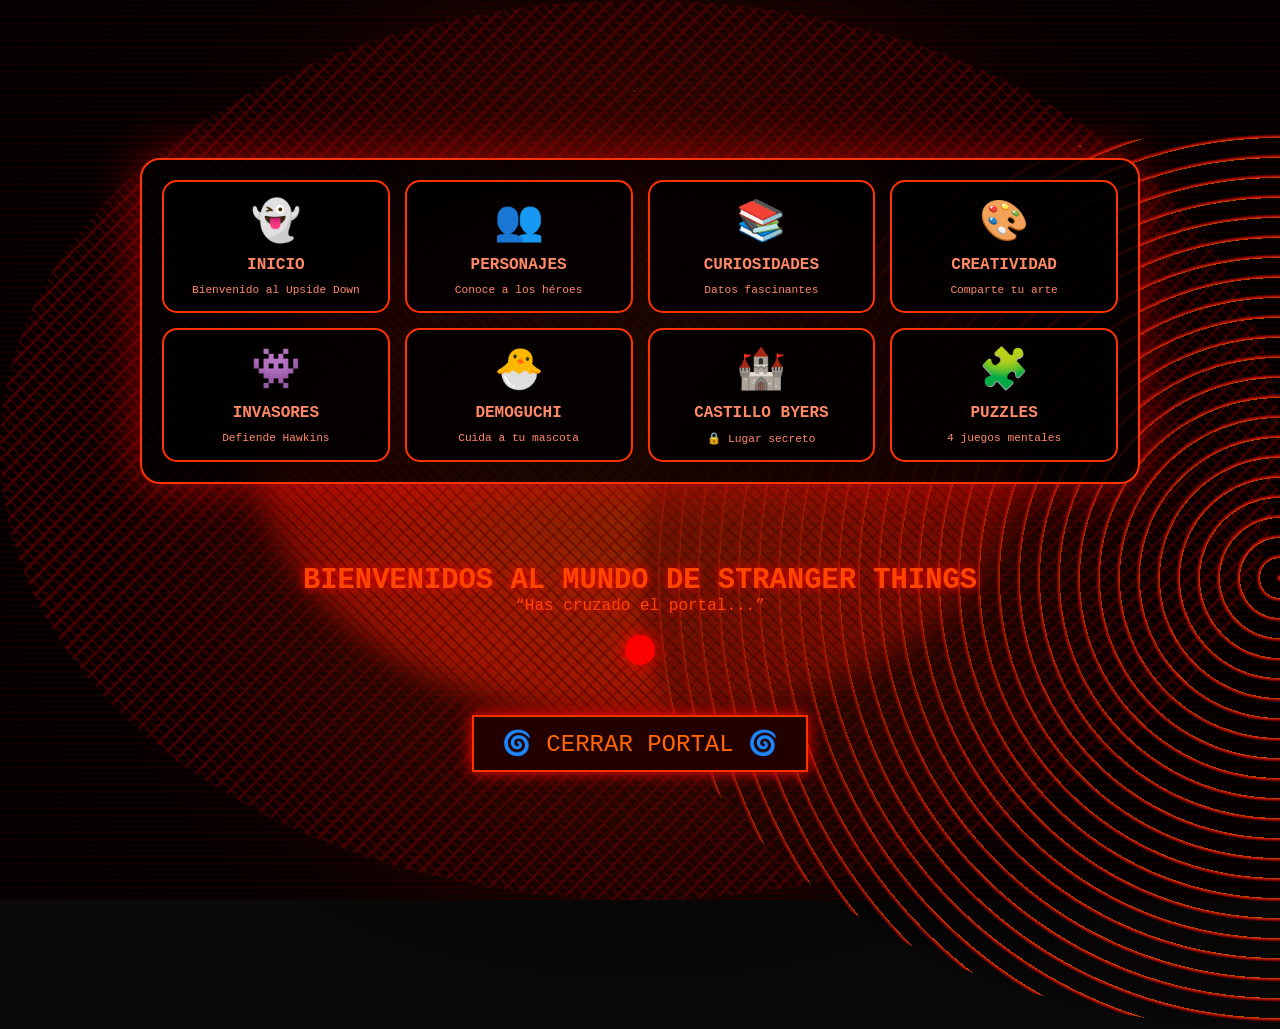
==== commit d71e2080: "Add files via upload" ====
--- a/portal-abierto.html
+++ b/portal-abierto.html
@@ -8,7 +8,7 @@
 </head>
 <body>
     <div class="portal-container">
-        <div class="madre-portal portal-abierto" id="madrePortal">
+        <div class="adre-portal portal-abierto" id="madrePortal">
             <div class="portal-core"></div>
             <div class="portal-venas"></div>
             <div class="portal-tejido"></div>
@@ -56,10 +56,10 @@
                 <p>🔒 Lugar secreto</p>
             </div>
             <div class="tarjeta" data-modal="puzzles">
-    <div class="tarjeta-icono">🧩</div>
-    <h3>PUZZLES</h3>
-    <p>4 juegos mentales</p>
-</div>
+                <div class="tarjeta-icono">🧩</div>
+                <h3>PUZZLES</h3>
+                <p>4 juegos mentales</p>
+            </div>
         </div>
 
         <div class="portal-text">
@@ -131,7 +131,7 @@
         </div>
     </div>
 
-    <!-- MODAL CREATIVIDAD CON DIBUJO -->
+    <!-- MODAL CREATIVIDAD -->
     <div id="modalCreatividad" class="modal">
         <div class="modal-contenido modal-dibujo">
             <span class="cerrar-modal" data-modal="modalCreatividad">&times;</span>
@@ -229,57 +229,10 @@
             </div>
         </div>
     </div>
-    <!-- MODAL PUZZLES (4 JUEGOS) -->
-    <div id="modalPuzzles" class="modal">
-        <div class="modal-contenido modal-puzzles">
-            <span class="cerrar-modal" data-modal="modalPuzzles">&times;</span>
-            <h2>🧩 SALA DE PUZZLES</h2>
-            <p>Pon a prueba tu mente con estos 4 desafíos del Upside Down</p>
-            
-            <div class="puzzles-grid">
-                <!-- PUZZLE 1: MEMORIA -->
-                <div class="puzzle-card" id="puzzleMemoria">
-                    <div class="puzzle-icono">🃏</div>
-                    <h3>MEMORIA</h3>
-                    <p>Encuentra las parejas de personajes</p>
-                    <button class="btn-puzzle" onclick="abrirPuzzle('memoria')">JUGAR</button>
-                </div>
-                
-                <!-- PUZZLE 2: ORDENAR NÚMEROS -->
-                <div class="puzzle-card" id="puzzleNumeros">
-                    <div class="puzzle-icono">🔢</div>
-                    <h3>ORDENA NÚMEROS</h3>
-                    <p>Ordena del 1 al 15</p>
-                    <button class="btn-puzzle" onclick="abrirPuzzle('numeros')">JUGAR</button>
-                </div>
-                
-                <!-- PUZZLE 3: LABERINTO -->
-                <div class="puzzle-card" id="puzzleLaberinto">
-                    <div class="puzzle-icono">🕳️</div>
-                    <h3>LABERINTO</h3>
-                    <p>Escapa del Upside Down</p>
-                    <button class="btn-puzzle" onclick="abrirPuzzle('laberinto')">JUGAR</button>
-                </div>
-                
-                <!-- PUZZLE 4: PREGUNTAS -->
-                <div class="puzzle-card" id="puzzlePreguntas">
-                    <div class="puzzle-icono">❓</div>
-                    <h3>TRIVIA</h3>
-                    <p>Responde preguntas de la serie</p>
-                    <button class="btn-puzzle" onclick="abrirPuzzle('preguntas')">JUGAR</button>
-                </div>
-            </div>
-            
-            <!-- CONTENEDOR DEL JUEGO SELECCIONADO -->
-            <div id="juegoContainer" class="juego-container" style="display:none;">
-                <button id="cerrarJuegoBtn" class="btn-cerrar-juego">✖ CERRAR JUEGO</button>
-                <div id="juegoArea"></div>
-            </div>
-        </div>
-    </div>
-        <!-- MODAL CASTILLO BYERS (CON VIDEOS) -->
+
+    <!-- MODAL CASTILLO BYERS CON CHAT -->
     <div id="modalCastillo" class="modal">
-        <div class="modal-contenido modal-castillo">
+        <div class="modal-contenido modal-castillo modal-con-scroll">
             <span class="cerrar-modal" data-modal="modalCastillo">&times;</span>
             <h2>🏰 CASTILLO BYERS</h2>
             <div id="castilloLogin">
@@ -293,7 +246,7 @@
                     <p>🎨 Bienvenido al Castillo Byers, el escondite favorito de Will.</p>
                     <p>Aquí los chicos planean sus aventuras, juegan a D&D y ven vídeos secretos del Upside Down.</p>
                     
-                    <!-- SECCIÓN DE VÍDEOS -->
+                    <!-- VIDEOS -->
                     <div class="castillo-videos">
                         <h3>🎬 VÍDEOS SECRETOS</h3>
                         <div class="videos-grid">
@@ -317,15 +270,85 @@
                             </div>
                         </div>
                     </div>
+                    
+                    <!-- CHAT -->
+                    <div class="castillo-chat">
+                        <h3>💬 CHAT DEL CASTILLO BYERS</h3>
+                        <p class="chat-info">¡Habla con otros fans! (Los mensajes se guardan localmente)</p>
+                        
+                        <div class="chat-container">
+                            <div class="chat-mensajes" id="chatMensajes">
+                                <div class="mensaje sistema">
+                                    🏰 Bienvenido al Castillo Byers. ¡Comparte tus teorías sobre Stranger Things!
+                                </div>
+                            </div>
+                            
+                            <div class="chat-input-area">
+                                <input type="text" id="chatNombre" placeholder="Tu nombre (ej: Eleven, Dustin, Mike...)" maxlength="20">
+                                <div class="chat-input-line">
+                                    <textarea id="chatTexto" placeholder="Escribe tu mensaje..." rows="2" maxlength="200"></textarea>
+                                    <button id="chatEnviarBtn" class="btn-chat">📤 ENVIAR</button>
+                                </div>
+                            </div>
+                            
+                            <div class="chat-acciones">
+                                <button id="chatBorrarBtn" class="btn-chat-secundario">🗑️ BORRAR CHAT</button>
+                                <span class="chat-contador" id="chatContador">0 mensajes guardados</span>
+                            </div>
+                        </div>
+                    </div>
 
                     <p class="frase-secreta">"La amistad es más fuerte que el Upside Down"</p>
                     <button id="salirCastillo" class="btn-dibujo-nuevo">🚪 SALIR DEL CASTILLO</button>
                 </div>
             </div>
         </div>
-        
+    </div>
+
+    <!-- MODAL PUZZLES -->
+    <div id="modalPuzzles" class="modal">
+        <div class="modal-contenido modal-puzzles modal-con-scroll">
+            <span class="cerrar-modal" data-modal="modalPuzzles">&times;</span>
+            <h2>🧩 SALA DE PUZZLES</h2>
+            <p>Pon a prueba tu mente con estos 4 desafíos del Upside Down</p>
+            
+            <div class="puzzles-grid">
+                <div class="puzzle-card" id="puzzleMemoria">
+                    <div class="puzzle-icono">🃏</div>
+                    <h3>MEMORIA</h3>
+                    <p>Encuentra las parejas de personajes</p>
+                    <button class="btn-puzzle" onclick="abrirPuzzle('memoria')">JUGAR</button>
+                </div>
+                
+                <div class="puzzle-card" id="puzzleNumeros">
+                    <div class="puzzle-icono">🔢</div>
+                    <h3>ORDENA NÚMEROS</h3>
+                    <p>Ordena del 1 al 15</p>
+                    <button class="btn-puzzle" onclick="abrirPuzzle('numeros')">JUGAR</button>
+                </div>
+                
+                <div class="puzzle-card" id="puzzleLaberinto">
+                    <div class="puzzle-icono">🕳️</div>
+                    <h3>LABERINTO</h3>
+                    <p>Escapa del Upside Down</p>
+                    <button class="btn-puzzle" onclick="abrirPuzzle('laberinto')">JUGAR</button>
+                </div>
+                
+                <div class="puzzle-card" id="puzzlePreguntas">
+                    <div class="puzzle-icono">❓</div>
+                    <h3>TRIVIA</h3>
+                    <p>Responde preguntas de la serie</p>
+                    <button class="btn-puzzle" onclick="abrirPuzzle('preguntas')">JUGAR</button>
+                </div>
+            </div>
+            
+            <div id="juegoContainer" class="juego-container" style="display:none;">
+                <button id="cerrarJuegoBtn" class="btn-cerrar-juego">✖ CERRAR JUEGO</button>
+                <div id="juegoArea"></div>
+            </div>
+        </div>
     </div>
 
     <script src="portal-abierto.js"></script>
 </body>
-</html>
+</html>
--- a/styles.css
+++ b/styles.css
@@ -23,7 +23,6 @@
     padding: 40px 20px;
 }
 
-/* PORTAL */
 .madre-portal {
     position: relative;
     width: 400px;
@@ -60,9 +59,7 @@
     left: 0;
     width: 100%;
     height: 100%;
-    background-image: 
-        repeating-linear-gradient(45deg, rgba(80,0,0,0.6) 0px, rgba(80,0,0,0.6) 2px, transparent 2px, transparent 8px),
-        repeating-linear-gradient(135deg, rgba(150,0,0,0.4) 0px, rgba(150,0,0,0.4) 3px, transparent 3px, transparent 12px);
+    background-image: repeating-linear-gradient(45deg, rgba(80,0,0,0.6) 0px, rgba(80,0,0,0.6) 2px, transparent 2px, transparent 8px), repeating-linear-gradient(135deg, rgba(150,0,0,0.4) 0px, rgba(150,0,0,0.4) 3px, transparent 3px, transparent 12px);
     border-radius: 50%;
     animation: latirVenas 1.5s ease-in-out infinite;
 }
@@ -98,7 +95,6 @@
     animation: flotarHumo 4s ease-in-out infinite;
 }
 
-/* Distorsión y luces */
 .distortion-overlay {
     position: fixed;
     top: 0;
@@ -122,7 +118,6 @@
     animation: flicker 0.15s infinite;
 }
 
-/* Texto debajo del portal */
 .portal-text {
     text-align: center;
     margin-top: 50px;
@@ -149,7 +144,6 @@
     box-shadow: 0 0 20px red;
 }
 
-/* Botón principal */
 .portal-trigger {
     background: #220000;
     border: 2px solid #ff3300;
@@ -171,7 +165,6 @@
     transform: scale(1.05);
 }
 
-/* Tarjetas del menú */
 .tarjetas-container {
     display: grid;
     grid-template-columns: repeat(4, 1fr);
@@ -220,7 +213,6 @@
     margin: 0;
 }
 
-/* MODALES GENERALES */
 .modal {
     display: none;
     position: fixed;
@@ -305,11 +297,10 @@
     box-shadow: 0 0 10px #ff3300;
 }
 
-/* Scroll para curiosidades */
 .modal-con-scroll {
-    max-height: 80vh;
-    display: flex;
-    flex-direction: column;
+    max-height: 90vh;
+    overflow-y: auto;
+    -webkit-overflow-scrolling: touch;
 }
 
 .lista-scroll {
@@ -333,10 +324,6 @@
     border-radius: 10px;
 }
 
-.lista-scroll::-webkit-scrollbar-thumb:hover {
-    background: #ff6600;
-}
-
 .lista-scroll ul {
     list-style: none;
     padding-left: 0;
@@ -349,7 +336,6 @@
     font-size: 0.9rem;
 }
 
-/* ESTUDIO DE DIBUJO */
 .modal-dibujo {
     max-width: 700px;
     text-align: center;
@@ -456,7 +442,6 @@
     box-shadow: 0 0 20px #ff3300;
 }
 
-/* JUEGO INVASORES */
 .modal-juego {
     max-width: 800px;
     text-align: center;
@@ -490,7 +475,6 @@
     padding: 8px 20px;
 }
 
-/* DEMOGUCHI */
 .modal-demoguchi {
     max-width: 550px;
     text-align: center;
@@ -659,9 +643,8 @@
     margin: 5px 0;
 }
 
-/* CASTILLO BYERS */
 .modal-castillo {
-    max-width: 500px;
+    max-width: 600px;
     text-align: center;
 }
 
@@ -669,25 +652,243 @@
     text-align: center;
 }
 
-.castillo-galeria {
+.castillo-videos {
+    margin: 25px 0 15px;
+    padding: 15px 0;
+    border-top: 1px solid #ff3300;
+    border-bottom: 1px solid #ff3300;
+}
+
+.castillo-videos h3, .castillo-chat h3 {
+    color: #ff6600;
+    text-align: center;
+    margin-bottom: 15px;
+    font-size: 1.2rem;
+    letter-spacing: 2px;
+}
+
+.videos-grid {
     display: grid;
-    grid-template-columns: repeat(2, 1fr);
+    grid-template-columns: repeat(auto-fit, minmax(150px, 1fr));
     gap: 15px;
-    margin: 20px 0;
-}
-
-.castillo-item {
+    margin-top: 15px;
+}
+
+.video-card {
     background: #1a0000;
     border: 1px solid #ff3300;
     border-radius: 15px;
+    transition: all 0.3s ease;
+    text-align: center;
+}
+
+.video-card:hover {
+    transform: translateY(-5px);
+    box-shadow: 0 0 20px rgba(255, 51, 0, 0.4);
+    border-color: #ff6600;
+}
+
+.video-card a {
+    text-decoration: none;
+    color: #ff8866;
+    display: block;
+    padding: 15px 10px;
+}
+
+.video-thumb {
+    font-size: 2.5rem;
+    margin-bottom: 10px;
+    display: inline-block;
+    background: #0a0000;
+    width: 55px;
+    height: 55px;
+    line-height: 55px;
+    border-radius: 50%;
+    border: 2px solid #ff3300;
+    transition: 0.2s;
+}
+
+.video-card:hover .video-thumb {
+    transform: scale(1.1);
+    border-color: #ff6600;
+}
+
+.video-card p {
+    font-size: 0.75rem;
+    margin: 0;
+    font-weight: bold;
+}
+
+.castillo-chat {
+    margin: 25px 0;
     padding: 15px;
-    text-align: center;
-}
-
-.castillo-icono {
-    font-size: 2.5rem;
-    display: block;
-    margin-bottom: 10px;
+    background: #0a0000;
+    border: 2px solid #ff3300;
+    border-radius: 20px;
+}
+
+.chat-info {
+    color: #ff8866;
+    font-size: 0.75rem;
+    text-align: center;
+    margin-bottom: 15px;
+}
+
+.chat-container {
+    display: flex;
+    flex-direction: column;
+    gap: 12px;
+}
+
+.chat-mensajes {
+    background: #1a0000;
+    border: 1px solid #ff3300;
+    border-radius: 15px;
+    padding: 12px;
+    height: 250px;
+    overflow-y: auto;
+    display: flex;
+    flex-direction: column;
+    gap: 8px;
+}
+
+.mensaje {
+    padding: 8px 12px;
+    border-radius: 15px;
+    max-width: 85%;
+    word-wrap: break-word;
+    font-size: 0.8rem;
+}
+
+.mensaje.usuario {
+    background: #2a1a00;
+    border-left: 3px solid #ff6600;
+    align-self: flex-start;
+}
+
+.mensaje.usuario .nombre {
+    color: #ffaa44;
+    font-weight: bold;
+    margin-right: 8px;
+}
+
+.mensaje.usuario .texto {
+    color: #ffcc88;
+}
+
+.mensaje.sistema {
+    background: #1a1a2a;
+    border-left: 3px solid #00cc44;
+    color: #88ff88;
+    font-style: italic;
+    text-align: center;
+    max-width: 100%;
+}
+
+.chat-input-area {
+    display: flex;
+    flex-direction: column;
+    gap: 8px;
+}
+
+#chatNombre {
+    background: #0a0000;
+    border: 1px solid #ff3300;
+    color: #ff8866;
+    padding: 8px 12px;
+    border-radius: 25px;
+    font-family: monospace;
+}
+
+#chatNombre:focus {
+    outline: none;
+    border-color: #ff6600;
+    box-shadow: 0 0 10px #ff3300;
+}
+
+.chat-input-line {
+    display: flex;
+    gap: 8px;
+    align-items: flex-end;
+}
+
+#chatTexto {
+    flex: 1;
+    background: #0a0000;
+    border: 1px solid #ff3300;
+    color: #ff8866;
+    padding: 8px 12px;
+    border-radius: 15px;
+    font-family: monospace;
+    resize: vertical;
+}
+
+#chatTexto:focus {
+    outline: none;
+    border-color: #ff6600;
+    box-shadow: 0 0 10px #ff3300;
+}
+
+.btn-chat {
+    background: linear-gradient(135deg, #2a0000, #1a0000);
+    border: 2px solid #ff3300;
+    color: #ff6600;
+    font-family: monospace;
+    font-size: 0.9rem;
+    font-weight: bold;
+    padding: 8px 16px;
+    cursor: pointer;
+    transition: all 0.3s;
+    border-radius: 25px;
+}
+
+.btn-chat:hover {
+    background: linear-gradient(135deg, #ff3300, #cc0000);
+    color: white;
+    transform: scale(1.02);
+}
+
+.btn-chat-secundario {
+    background: #1a0000;
+    border: 1px solid #ff8866;
+    color: #ff8866;
+    font-family: monospace;
+    font-size: 0.75rem;
+    padding: 5px 12px;
+    cursor: pointer;
+    transition: 0.2s;
+    border-radius: 15px;
+}
+
+.btn-chat-secundario:hover {
+    background: #ff3300;
+    color: black;
+}
+
+.chat-acciones {
+    display: flex;
+    justify-content: space-between;
+    align-items: center;
+    margin-top: 5px;
+}
+
+.chat-contador {
+    color: #ff8866;
+    font-size: 0.7rem;
+}
+
+.chat-mensajes::-webkit-scrollbar {
+    width: 6px;
+}
+
+.chat-mensajes::-webkit-scrollbar-track {
+    background: #1a0000;
+    border-radius: 10px;
+}
+
+.chat-mensajes::-webkit-scrollbar-thumb {
+    background: #ff3300;
+    border-radius: 10px;
 }
 
 .frase-secreta {
@@ -708,7 +909,201 @@
     display: block;
 }
 
-/* ANIMACIONES */
+.modal-puzzles {
+    max-width: 800px;
+    text-align: center;
+}
+
+.puzzles-grid {
+    display: grid;
+    grid-template-columns: repeat(2, 1fr);
+    gap: 20px;
+    margin: 20px 0;
+}
+
+.puzzle-card {
+    background: #1a0000;
+    border: 2px solid #ff3300;
+    border-radius: 20px;
+    padding: 20px;
+    text-align: center;
+    transition: all 0.3s;
+}
+
+.puzzle-card:hover {
+    transform: translateY(-5px);
+    box-shadow: 0 0 30px rgba(255,51,0,0.4);
+}
+
+.puzzle-icono {
+    font-size: 3rem;
+    margin-bottom: 10px;
+}
+
+.puzzle-card h3 {
+    color: #ff6600;
+    margin-bottom: 10px;
+}
+
+.puzzle-card p {
+    color: #ff8866;
+    font-size: 0.8rem;
+    margin-bottom: 15px;
+}
+
+.btn-puzzle {
+    background: #220000;
+    border: 2px solid #ff3300;
+    color: #ff6600;
+    font-family: monospace;
+    padding: 8px 20px;
+    cursor: pointer;
+    border-radius: 50px;
+    transition: 0.2s;
+}
+
+.btn-puzzle:hover {
+    background: #ff3300;
+    color: black;
+    transform: scale(1.05);
+}
+
+.juego-container {
+    margin-top: 20px;
+    padding: 20px;
+    background: #0a0000;
+    border: 2px solid #ff3300;
+    border-radius: 20px;
+    max-height: 70vh;
+    overflow-y: auto;
+}
+
+.btn-cerrar-juego {
+    background: #220000;
+    border: 1px solid #ff3300;
+    color: #ff8866;
+    font-family: monospace;
+    padding: 5px 10px;
+    cursor: pointer;
+    margin-bottom: 15px;
+    border-radius: 10px;
+}
+
+.btn-cerrar-juego:hover {
+    background: #ff3300;
+    color: black;
+}
+
+.memoria-grid {
+    display: grid;
+    grid-template-columns: repeat(4, 1fr);
+    gap: 10px;
+    max-width: 400px;
+    margin: 0 auto;
+}
+
+.memoria-card {
+    aspect-ratio: 1;
+    background: #2a0000;
+    border: 2px solid #ff3300;
+    border-radius: 10px;
+    display: flex;
+    align-items: center;
+    justify-content: center;
+    font-size: 2rem;
+    cursor: pointer;
+    transition: 0.2s;
+}
+
+.memoria-card:hover {
+    transform: scale(1.05);
+    box-shadow: 0 0 15px #ff3300;
+}
+
+.numeros-grid {
+    display: grid;
+    grid-template-columns: repeat(4, 1fr);
+    gap: 5px;
+    max-width: 300px;
+    margin: 0 auto;
+}
+
+.numero-tile {
+    aspect-ratio: 1;
+    background: #2a0000;
+    border: 2px solid #ff3300;
+    border-radius: 10px;
+    display: flex;
+    align-items: center;
+    justify-content: center;
+    font-size: 1.2rem;
+    font-weight: bold;
+    color: #ff8866;
+    cursor: pointer;
+    transition: 0.1s;
+}
+
+.numero-tile.vacio {
+    background: #0a0000;
+    border-color: #440000;
+    cursor: default;
+}
+
+.numero-tile:hover:not(.vacio) {
+    background: #ff3300;
+    color: black;
+}
+
+.laberinto-canvas {
+    background: #0a0a0a;
+    border: 2px solid #ff3300;
+    border-radius: 10px;
+    display: block;
+    margin: 0 auto;
+    max-width: 100%;
+    height: auto;
+}
+
+.trivia-pregunta p {
+    font-size: 1rem;
+    margin-bottom: 15px;
+}
+
+.trivia-opciones {
+    display: flex;
+    flex-direction: column;
+    gap: 10px;
+    max-width: 300px;
+    margin: 0 auto;
+}
+
+.trivia-opcion {
+    background: #1a0000;
+    border: 1px solid #ff3300;
+    color: #ff8866;
+    padding: 10px;
+    cursor: pointer;
+    border-radius: 10px;
+    transition: 0.2s;
+}
+
+.trivia-opcion:hover {
+    background: #ff3300;
+    color: black;
+}
+
+.trivia-resultado {
+    text-align: center;
+    margin-top: 15px;
+    font-weight: bold;
+}
+
+.contador-puntuacion {
+    text-align: center;
+    margin-bottom: 15px;
+    color: #ff6600;
+}
+
 @keyframes palpitar {
     0%,100% { transform: scale(1); opacity: 0.9; }
     50% { transform: scale(1.05); opacity: 1; }
@@ -751,11 +1146,13 @@
     50% { opacity: 0.8; }
 }
 
-/* RESPONSIVE */
 @media (max-width: 800px) {
     .tarjetas-container {
         grid-template-columns: repeat(3, 1fr);
     }
+    .videos-grid {
+        grid-template-columns: 1fr;
+    }
 }
 
 @media (max-width: 600px) {
@@ -775,7 +1172,7 @@
     }
     .modal-contenido {
         margin: 15% auto;
-        width: 90%;
+        width: 95%;
         padding: 20px;
     }
     .color-btn {
@@ -786,126 +1183,33 @@
         width: 200px;
         height: 200px;
     }
-    .castillo-galeria {
-        grid-template-columns: 1fr;
-    }
     .dibujo-layout {
         gap: 15px;
     }
-    .estadistica {
-        gap: 5px;
-    }
-    .estadistica-icono {
-        width: 30px;
-    }
-    .estadistica-label {
-        width: 60px;
-        font-size: 0.8rem;
+    .puzzles-grid {
+        grid-template-columns: 1fr;
+    }
+    .memoria-grid {
+        grid-template-columns: repeat(3, 1fr);
+    }
+    .chat-mensajes {
+        height: 200px;
+    }
+    .chat-input-line {
+        flex-direction: column;
+    }
+    .btn-chat {
+        width: 100%;
+        padding: 8px;
+    }
+    .chat-acciones {
+        flex-direction: column;
+        gap: 8px;
     }
 }
 
 @media (max-width: 480px) {
     .tarjetas-container {
         grid-template-columns: 1fr;
-        gap: 10px;
-    }
-    .modal-juego {
-        width: 95%;
-    }
-    .comida-botones {
-        gap: 8px;
-    }
-    .comida-btn {
-        padding: 5px 10px;
-        font-size: 0.8rem;
-    }
-    .accion-btn {
-        padding: 6px 12px;
-        font-size: 0.8rem;
-    }
-}
-/* SECCIÓN DE VÍDEOS EN CASTILLO BYERS */
-.castillo-videos {
-    margin: 25px 0 15px;
-    padding: 15px 0;
-    border-top: 1px solid #ff3300;
-    border-bottom: 1px solid #ff3300;
-}
-
-.castillo-videos h3 {
-    color: #ff6600;
-    text-align: center;
-    margin-bottom: 15px;
-    font-size: 1.2rem;
-    letter-spacing: 2px;
-}
-
-.videos-grid {
-    display: grid;
-    grid-template-columns: repeat(auto-fit, minmax(180px, 1fr));
-    gap: 15px;
-    margin-top: 15px;
-}
-
-.video-card {
-    background: #1a0000;
-    border: 1px solid #ff3300;
-    border-radius: 15px;
-    transition: all 0.3s ease;
-    text-align: center;
-}
-
-.video-card:hover {
-    transform: translateY(-5px);
-    box-shadow: 0 0 20px rgba(255, 51, 0, 0.4);
-    border-color: #ff6600;
-}
-
-.video-card a {
-    text-decoration: none;
-    color: #ff8866;
-    display: block;
-    padding: 15px 10px;
-}
-
-.video-thumb {
-    font-size: 3rem;
-    margin-bottom: 10px;
-    display: inline-block;
-    background: #0a0000;
-    width: 60px;
-    height: 60px;
-    line-height: 60px;
-    border-radius: 50%;
-    border: 2px solid #ff3300;
-    transition: 0.2s;
-}
-
-.video-card:hover .video-thumb {
-    transform: scale(1.1);
-    border-color: #ff6600;
-    box-shadow: 0 0 15px #ff3300;
-}
-
-.video-card p {
-    font-size: 0.85rem;
-    margin: 0;
-    font-weight: bold;
-}
-
-/* Ajuste responsivo para móviles */
-@media (max-width: 550px) {
-    .videos-grid {
-        grid-template-columns: 1fr;
-        gap: 12px;
-    }
-    .video-card a {
-        padding: 12px;
-    }
-    .video-thumb {
-        width: 50px;
-        height: 50px;
-        line-height: 50px;
-        font-size: 2.5rem;
-    }
-}
+    }
+}
